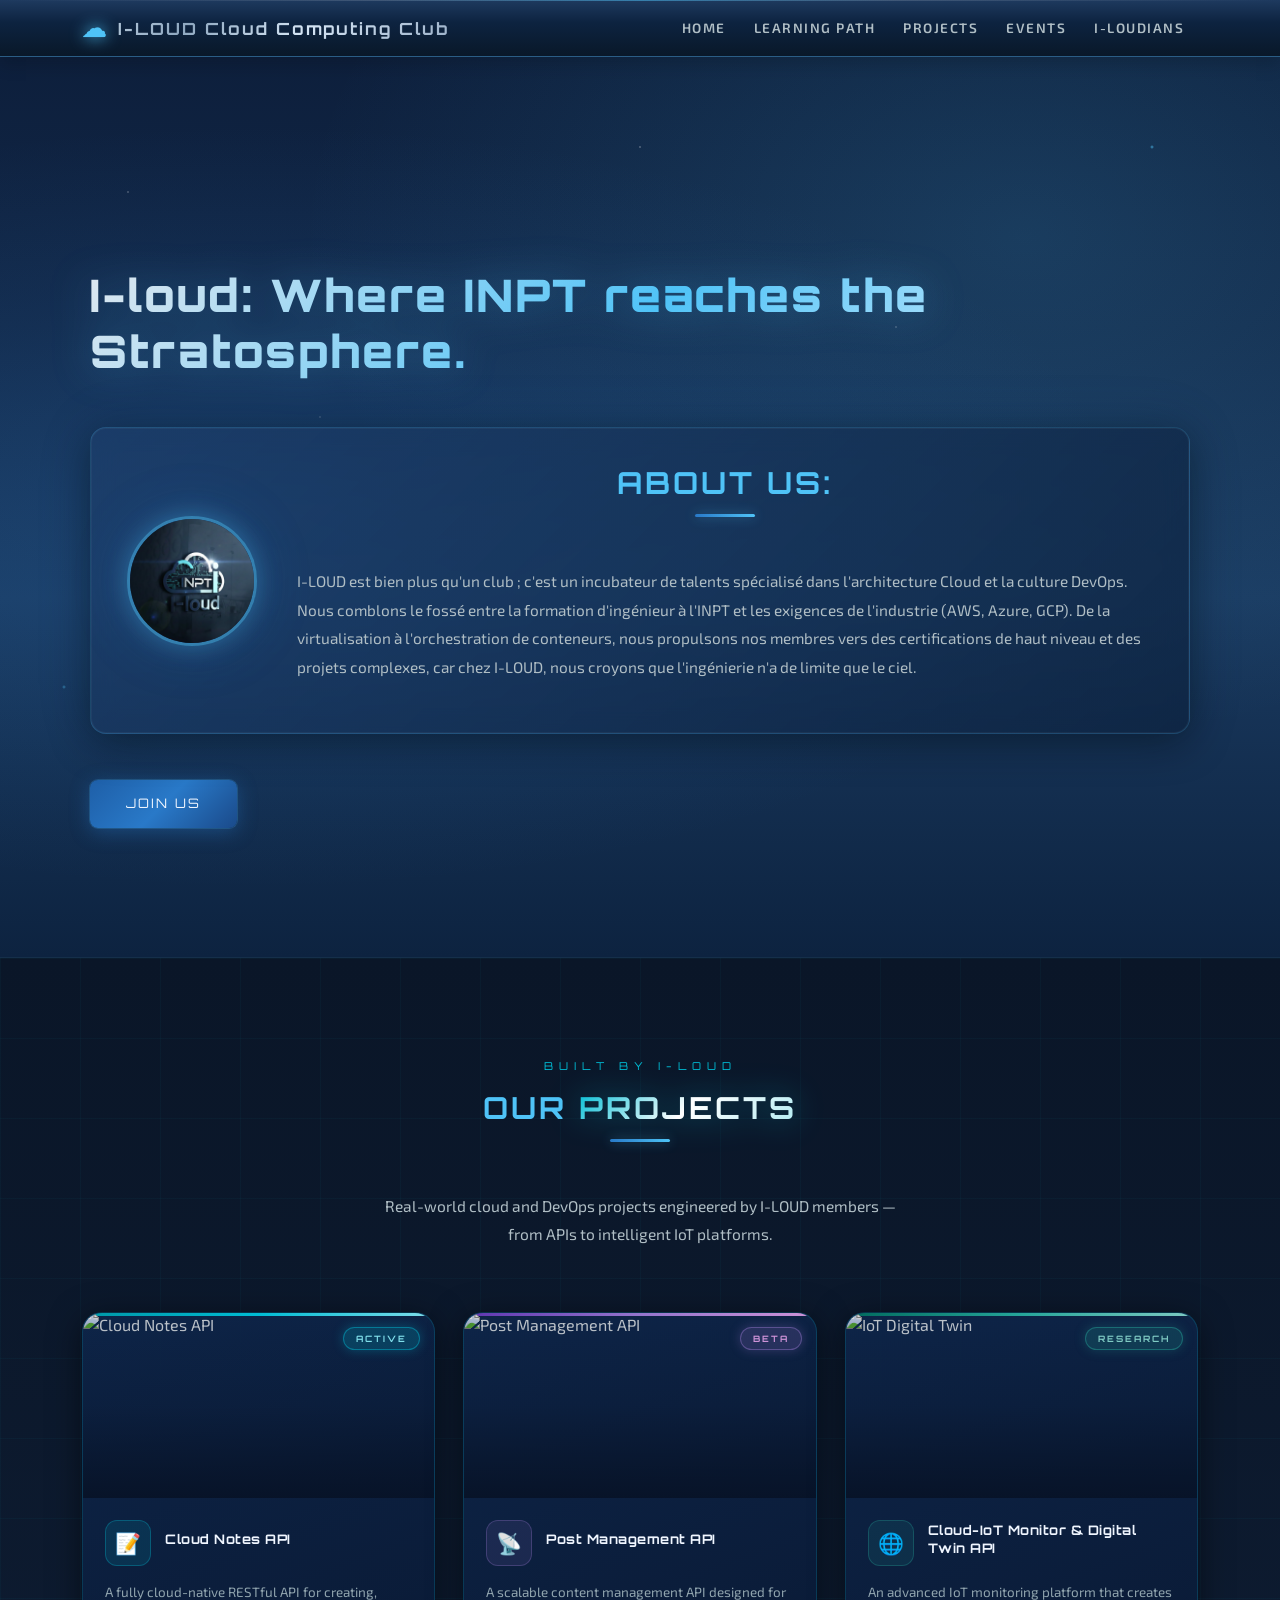
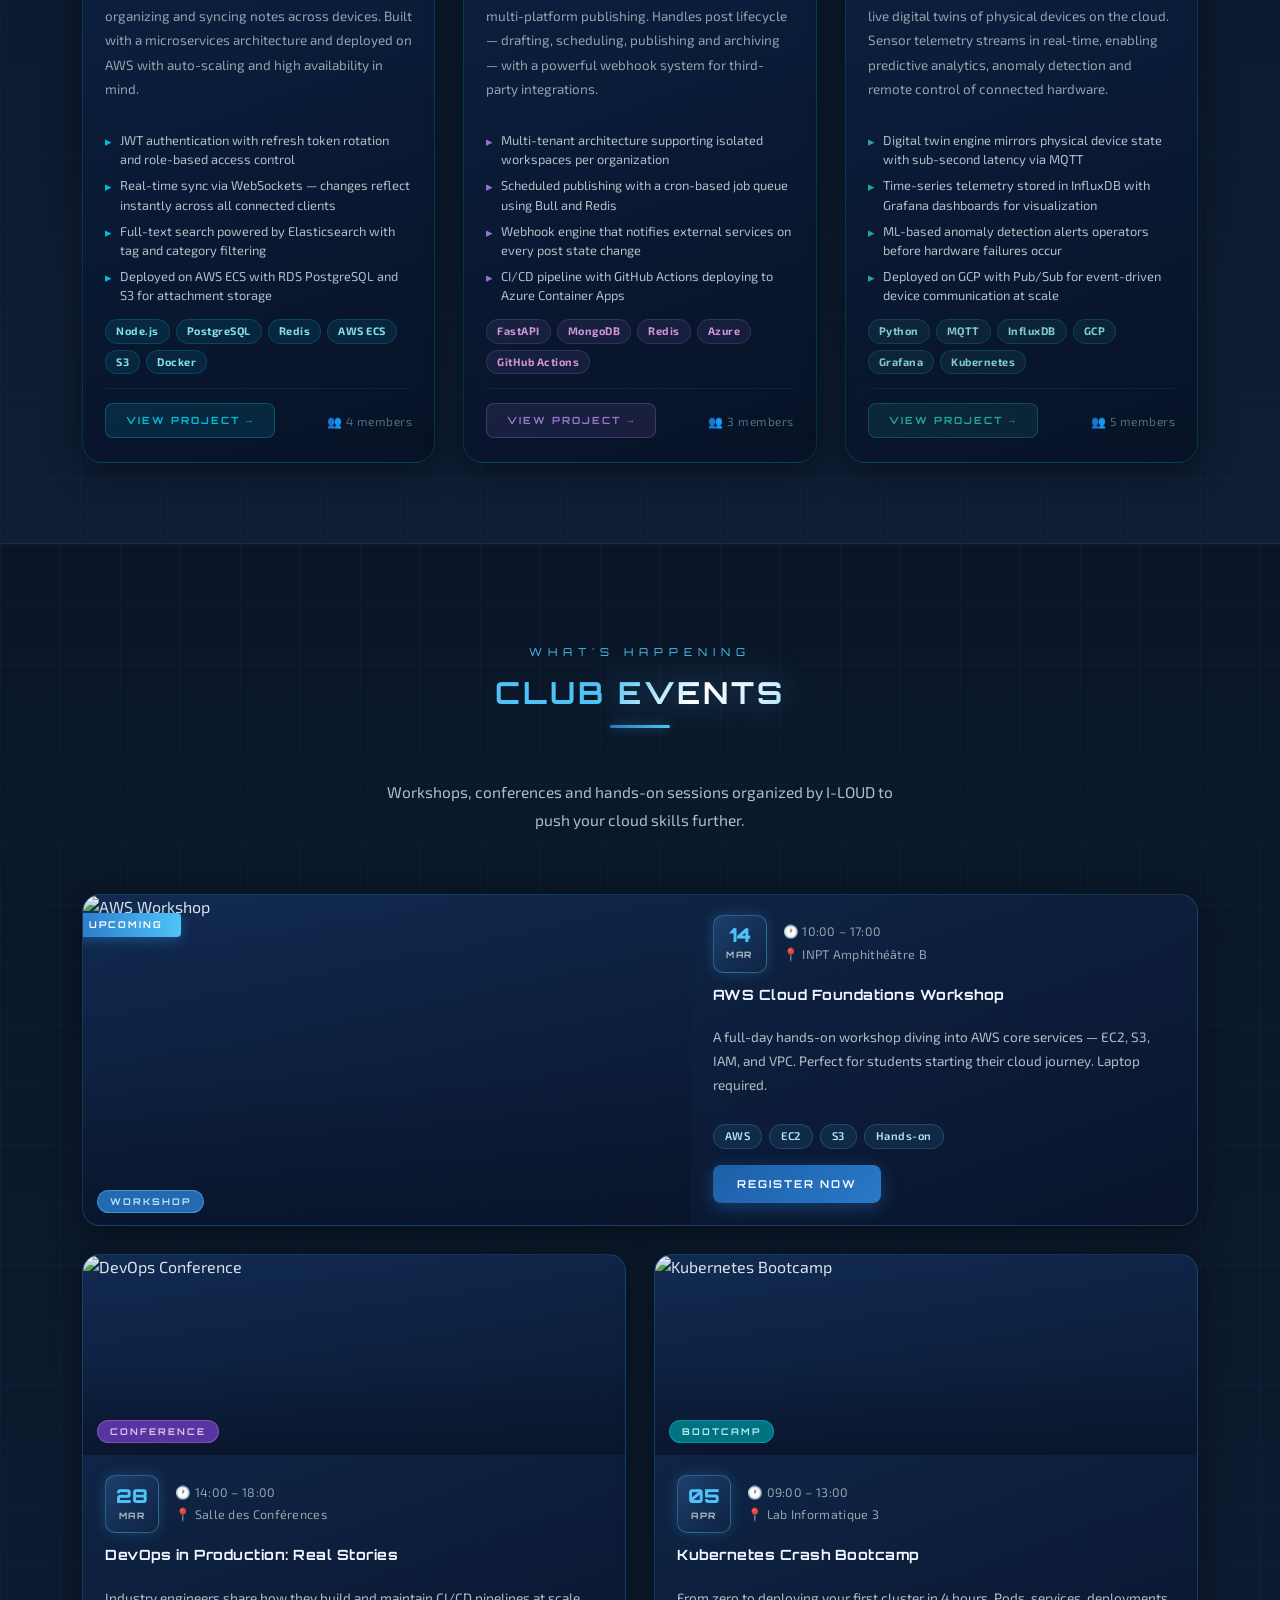
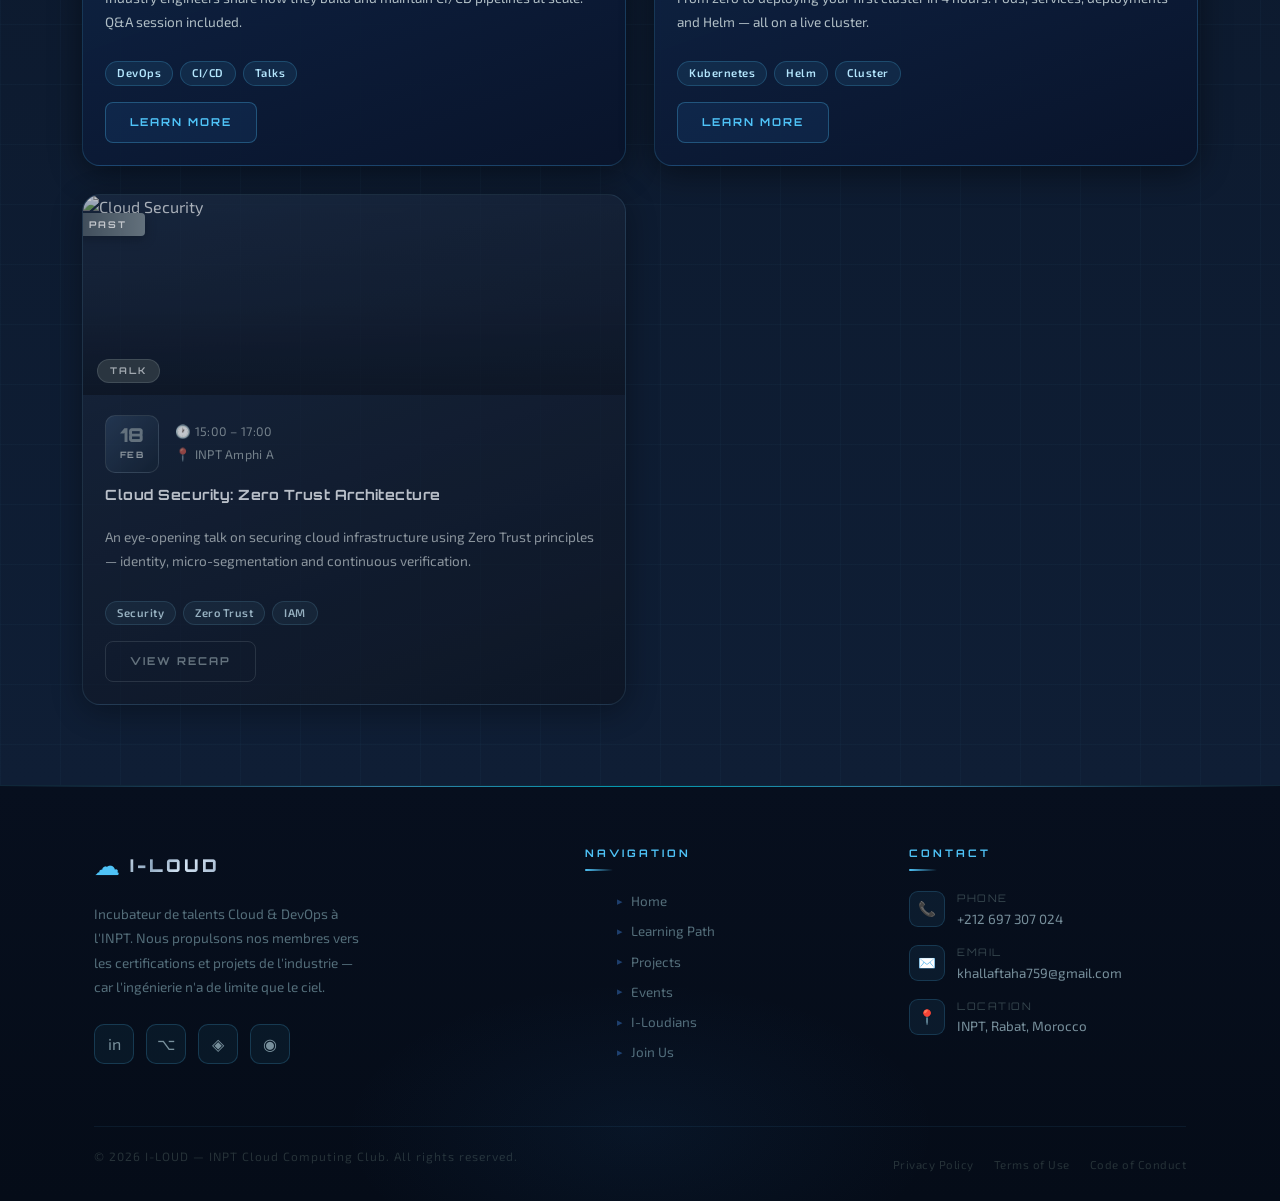
==== HTMLfiles/index.html @ ab5882fd "pushed the 1.0 version of the site" ====
<!DOCTYPE html>
<html lang="en">
<head>
    <meta charset="UTF-8">
    <meta name="viewport" content="width=device-width, initial-scale=1.0">
    <title>I-LOUD</title>

    <link href="https://cdn.jsdelivr.net/npm/bootstrap@5.3.2/dist/css/bootstrap.min.css" rel="stylesheet">
    <link href="https://cdn.jsdelivr.net/npm/bootstrap-icons@1.11.1/font/bootstrap-icons.css" rel="stylesheet">
    <link href="/CSSfiles/indexCSS.css" rel="stylesheet">
</head>
<body>

    <!-- ================= NAVBAR ================= -->
    <nav class="navbar navbar-expand-lg navbar-dark fixed-top shadow">
        <div class="container">
            <a class="navbar-brand" href="#">
                <span class="nav-cloud">☁</span>
                I-LOUD Cloud Computing Club
            </a>
            <button class="navbar-toggler" type="button"
                data-bs-toggle="collapse"
                data-bs-target="#navbarSupportedContent"
                aria-controls="navbarSupportedContent"
                aria-expanded="false"
                aria-label="Toggle navigation">
                <span class="navbar-toggler-icon"></span>
            </button>
            <div class="collapse navbar-collapse" id="navbarSupportedContent">
                <ul class="navbar-nav ms-auto">
                    <li class="nav-item"><a class="nav-link" href="#home">Home</a></li>
                    <li class="nav-item"><a class="nav-link" href="/HTMLfiles/learningPath.html">Learning Path</a></li>
                    <li class="nav-item"><a class="nav-link" href="#projects">Projects</a></li>
                    <li class="nav-item"><a class="nav-link" href="#events">Events</a></li>
                    <li class="nav-item"><a class="nav-link" href="#i-loudians">I-Loudians</a></li>
                </ul>
            </div>
        </div>
    </nav>

    <!-- ================= HOME ================= -->
    <section id="home">

        <!-- Animated background clouds -->
        <div class="clouds-container">
            <div class="cloud cloud-1"></div>
            <div class="cloud cloud-2"></div>
            <div class="cloud cloud-3"></div>
            <div class="cloud cloud-4"></div>
            <div class="cloud cloud-5"></div>
            <div class="cloud cloud-6"></div>
        </div>

        <div class="container">
            <h1 class="home-title">I-loud: Where INPT reaches the Stratosphere.</h1>
            <div class="about-us">
                <div class="logo">
                    <img src="/Assets/I-LOUD.jpg" alt="I-LOUD Logo">
                </div>
                <div class="introduction">
                    <h2>About us:</h2>
                    <p>I-LOUD est bien plus qu'un club ;
                    c'est un incubateur de talents spécialisé dans l'architecture Cloud et la culture DevOps.
                    Nous comblons le fossé entre la formation d'ingénieur à l'INPT et les exigences de l'industrie (AWS, Azure, GCP).
                    De la virtualisation à l'orchestration de conteneurs, nous propulsons nos membres vers des certifications de haut niveau
                    et des projets complexes, car chez I-LOUD, nous croyons que l'ingénierie n'a de limite que le ciel.
                    </p>
                </div>
            </div>
            <a href="joinUs.html" class="btn btn-primary btn-lg mt-3">Join us</a>
        </div>
    </section>

    <!-- ================= PROJECTS ================= -->
    <section id="projects" class="projects-section">
        <div class="container">

            <div class="projects-header">
                <p class="projects-eyebrow">BUILT BY I-LOUD</p>
                <h2 class="projects-title">Our <span class="projects-title-accent">Projects</span></h2>
                <p class="projects-sub">Real-world cloud and DevOps projects engineered by I-LOUD members — from APIs to intelligent IoT platforms.</p>
            </div>

            <div class="projects-grid">

                <!-- PROJECT 1 — Cloud Notes API -->
                <div class="proj-card cyan">
                    <div class="proj-img-wrap">
                        <img src="https://images.unsplash.com/photo-1544383835-bda2bc66a55d?w=600&q=80" alt="Cloud Notes API">
                        <div class="proj-img-overlay"></div>
                        <span class="proj-status active">Active</span>
                    </div>
                    <div class="proj-body">
                        <div class="proj-title-row">
                            <div class="proj-icon">📝</div>
                            <h3 class="proj-name">Cloud Notes API</h3>
                        </div>
                        <p class="proj-desc">A fully cloud-native RESTful API for creating, organizing and syncing notes across devices. Built with a microservices architecture and deployed on AWS with auto-scaling and high availability in mind.</p>
                        <div class="proj-features">
                            <span class="proj-feature">JWT authentication with refresh token rotation and role-based access control</span>
                            <span class="proj-feature">Real-time sync via WebSockets — changes reflect instantly across all connected clients</span>
                            <span class="proj-feature">Full-text search powered by Elasticsearch with tag and category filtering</span>
                            <span class="proj-feature">Deployed on AWS ECS with RDS PostgreSQL and S3 for attachment storage</span>
                        </div>
                        <div class="proj-stack">
                            <span>Node.js</span><span>PostgreSQL</span><span>Redis</span><span>AWS ECS</span><span>S3</span><span>Docker</span>
                        </div>
                        <div class="proj-footer">
                            <a href="#" class="proj-link">View Project →</a>
                            <span class="proj-members">👥 4 members</span>
                        </div>
                    </div>
                </div>

                <!-- PROJECT 2 — Post Management API -->
                <div class="proj-card violet">
                    <div class="proj-img-wrap">
                        <img src="https://images.unsplash.com/photo-1555421689-491a97ff2040?w=600&q=80" alt="Post Management API">
                        <div class="proj-img-overlay"></div>
                        <span class="proj-status beta">Beta</span>
                    </div>
                    <div class="proj-body">
                        <div class="proj-title-row">
                            <div class="proj-icon">📡</div>
                            <h3 class="proj-name">Post Management API</h3>
                        </div>
                        <p class="proj-desc">A scalable content management API designed for multi-platform publishing. Handles post lifecycle — drafting, scheduling, publishing and archiving — with a powerful webhook system for third-party integrations.</p>
                        <div class="proj-features">
                            <span class="proj-feature">Multi-tenant architecture supporting isolated workspaces per organization</span>
                            <span class="proj-feature">Scheduled publishing with a cron-based job queue using Bull and Redis</span>
                            <span class="proj-feature">Webhook engine that notifies external services on every post state change</span>
                            <span class="proj-feature">CI/CD pipeline with GitHub Actions deploying to Azure Container Apps</span>
                        </div>
                        <div class="proj-stack">
                            <span>FastAPI</span><span>MongoDB</span><span>Redis</span><span>Azure</span><span>GitHub Actions</span>
                        </div>
                        <div class="proj-footer">
                            <a href="#" class="proj-link">View Project →</a>
                            <span class="proj-members">👥 3 members</span>
                        </div>
                    </div>
                </div>

                <!-- PROJECT 3 — Cloud IoT Digital Twin -->
                <div class="proj-card teal">
                    <div class="proj-img-wrap">
                        <img src="https://images.unsplash.com/photo-1518770660439-4636190af475?w=600&q=80" alt="IoT Digital Twin">
                        <div class="proj-img-overlay"></div>
                        <span class="proj-status research">Research</span>
                    </div>
                    <div class="proj-body">
                        <div class="proj-title-row">
                            <div class="proj-icon">🌐</div>
                            <h3 class="proj-name">Cloud-IoT Monitor & Digital Twin API</h3>
                        </div>
                        <p class="proj-desc">An advanced IoT monitoring platform that creates live digital twins of physical devices on the cloud. Sensor telemetry streams in real-time, enabling predictive analytics, anomaly detection and remote control of connected hardware.</p>
                        <div class="proj-features">
                            <span class="proj-feature">Digital twin engine mirrors physical device state with sub-second latency via MQTT</span>
                            <span class="proj-feature">Time-series telemetry stored in InfluxDB with Grafana dashboards for visualization</span>
                            <span class="proj-feature">ML-based anomaly detection alerts operators before hardware failures occur</span>
                            <span class="proj-feature">Deployed on GCP with Pub/Sub for event-driven device communication at scale</span>
                        </div>
                        <div class="proj-stack">
                            <span>Python</span><span>MQTT</span><span>InfluxDB</span><span>GCP</span><span>Grafana</span><span>Kubernetes</span>
                        </div>
                        <div class="proj-footer">
                            <a href="#" class="proj-link">View Project →</a>
                            <span class="proj-members">👥 5 members</span>
                        </div>
                    </div>
                </div>

            </div>
        </div>
    </section>

    <!-- ================= EVENTS ================= -->
    <section id="events" class="events-section">
        <div class="container">

            <div class="events-header">
                <p class="events-eyebrow">WHAT'S HAPPENING</p>
                <h2 class="events-title">Club <span class="events-title-accent">Events</span></h2>
                <p class="events-sub">Workshops, conferences and hands-on sessions organized by I-LOUD to push your cloud skills further.</p>
            </div>

            <div class="events-grid">

                <!-- EVENT 1 — UPCOMING FEATURED -->
                <div class="event-card featured">
                    <div class="event-ribbon">Upcoming</div>
                    <div class="event-img-wrap">
                        <img src="https://images.unsplash.com/photo-1540575467063-178a50c2df87?w=600&q=80" alt="AWS Workshop">
                        <div class="event-img-overlay"></div>
                        <span class="event-type workshop">Workshop</span>
                    </div>
                    <div class="event-body">
                        <div class="event-date-row">
                            <div class="event-date-box">
                                <span class="eday">14</span>
                                <span class="emon">MAR</span>
                            </div>
                            <div class="event-meta">
                                <span class="emeta-item">🕐 10:00 – 17:00</span>
                                <span class="emeta-item">📍 INPT Amphithéâtre B</span>
                            </div>
                        </div>
                        <h3 class="event-name">AWS Cloud Foundations Workshop</h3>
                        <p class="event-desc">A full-day hands-on workshop diving into AWS core services — EC2, S3, IAM, and VPC. Perfect for students starting their cloud journey. Laptop required.</p>
                        <div class="event-tags">
                            <span>AWS</span><span>EC2</span><span>S3</span><span>Hands-on</span>
                        </div>
                        <button class="event-btn primary-btn">Register Now</button>
                    </div>
                </div>

                <!-- EVENT 2 -->
                <div class="event-card">
                    <div class="event-img-wrap">
                        <img src="https://images.unsplash.com/photo-1559136555-9303baea8ebd?w=600&q=80" alt="DevOps Conference">
                        <div class="event-img-overlay"></div>
                        <span class="event-type conference">Conference</span>
                    </div>
                    <div class="event-body">
                        <div class="event-date-row">
                            <div class="event-date-box">
                                <span class="eday">28</span>
                                <span class="emon">MAR</span>
                            </div>
                            <div class="event-meta">
                                <span class="emeta-item">🕐 14:00 – 18:00</span>
                                <span class="emeta-item">📍 Salle des Conférences</span>
                            </div>
                        </div>
                        <h3 class="event-name">DevOps in Production: Real Stories</h3>
                        <p class="event-desc">Industry engineers share how they build and maintain CI/CD pipelines at scale. Q&A session included.</p>
                        <div class="event-tags">
                            <span>DevOps</span><span>CI/CD</span><span>Talks</span>
                        </div>
                        <button class="event-btn secondary-btn">Learn More</button>
                    </div>
                </div>

                <!-- EVENT 3 -->
                <div class="event-card">
                    <div class="event-img-wrap">
                        <img src="https://images.unsplash.com/photo-1517245386807-bb43f82c33c4?w=600&q=80" alt="Kubernetes Bootcamp">
                        <div class="event-img-overlay"></div>
                        <span class="event-type bootcamp">Bootcamp</span>
                    </div>
                    <div class="event-body">
                        <div class="event-date-row">
                            <div class="event-date-box">
                                <span class="eday">05</span>
                                <span class="emon">APR</span>
                            </div>
                            <div class="event-meta">
                                <span class="emeta-item">🕐 09:00 – 13:00</span>
                                <span class="emeta-item">📍 Lab Informatique 3</span>
                            </div>
                        </div>
                        <h3 class="event-name">Kubernetes Crash Bootcamp</h3>
                        <p class="event-desc">From zero to deploying your first cluster in 4 hours. Pods, services, deployments and Helm — all on a live cluster.</p>
                        <div class="event-tags">
                            <span>Kubernetes</span><span>Helm</span><span>Cluster</span>
                        </div>
                        <button class="event-btn secondary-btn">Learn More</button>
                    </div>
                </div>

                <!-- EVENT 4 — PAST -->
                <div class="event-card past-event">
                    <div class="event-ribbon past">Past</div>
                    <div class="event-img-wrap">
                        <img src="https://images.unsplash.com/photo-1504384308090-c894fdcc538d?w=600&q=80" alt="Cloud Security">
                        <div class="event-img-overlay"></div>
                        <span class="event-type talk">Talk</span>
                    </div>
                    <div class="event-body">
                        <div class="event-date-row">
                            <div class="event-date-box past-box">
                                <span class="eday">18</span>
                                <span class="emon">FEB</span>
                            </div>
                            <div class="event-meta">
                                <span class="emeta-item">🕐 15:00 – 17:00</span>
                                <span class="emeta-item">📍 INPT Amphi A</span>
                            </div>
                        </div>
                        <h3 class="event-name">Cloud Security: Zero Trust Architecture</h3>
                        <p class="event-desc">An eye-opening talk on securing cloud infrastructure using Zero Trust principles — identity, micro-segmentation and continuous verification.</p>
                        <div class="event-tags">
                            <span>Security</span><span>Zero Trust</span><span>IAM</span>
                        </div>
                        <button class="event-btn ghost-btn">View Recap</button>
                    </div>
                </div>

            </div>
        </div>
    </section>

    <!-- ================= FOOTER ================= -->
    <footer class="footer">
        <div class="footer-container">

            <div class="footer-grid">

                <!-- BRAND -->
                <div class="footer-brand-col">
                    <div class="footer-logo">
                        <span class="footer-logo-icon">☁</span>
                        <span class="footer-logo-text">I-LOUD</span>
                    </div>
                    <p class="footer-tagline">
                        Incubateur de talents Cloud & DevOps à l'INPT. Nous propulsons nos membres vers les certifications et projets de l'industrie — car l'ingénierie n'a de limite que le ciel.
                    </p>
                    <div class="footer-socials">
                        <a class="social-btn" href="#" title="LinkedIn">in</a>
                        <a class="social-btn" href="#" title="GitHub">⌥</a>
                        <a class="social-btn" href="#" title="Instagram">◈</a>
                        <a class="social-btn" href="#" title="Discord">◉</a>
                    </div>
                </div>

                <!-- NAVIGATION -->
                <div>
                    <p class="footer-col-title">Navigation</p>
                    <ul class="footer-links">
                        <li><a href="#home">Home</a></li>
                        <li><a href="/HTMLfiles/learningPath.html">Learning Path</a></li>
                        <li><a href="#projects">Projects</a></li>
                        <li><a href="#events">Events</a></li>
                        <li><a href="#i-loudians">I-Loudians</a></li>
                        <li><a href="joinUs.html">Join Us</a></li>
                    </ul>
                </div>

                <!-- CONTACT -->
                <div>
                    <p class="footer-col-title">Contact</p>
                    <div class="footer-contact-list">
                        <div class="contact-item">
                            <div class="contact-icon">📞</div>
                            <div class="contact-text">
                                <span class="contact-label">Phone</span>
                                <a href="tel:+212697307024" class="contact-value">+212 697 307 024</a>
                            </div>
                        </div>
                        <div class="contact-item">
                            <div class="contact-icon">✉️</div>
                            <div class="contact-text">
                                <span class="contact-label">Email</span>
                                <a href="mailto:khallaftaha759@gmail.com" class="contact-value">khallaftaha759@gmail.com</a>
                            </div>
                        </div>
                        <div class="contact-item">
                            <div class="contact-icon">📍</div>
                            <div class="contact-text">
                                <span class="contact-label">Location</span>
                                <span class="contact-value">INPT, Rabat, Morocco</span>
                            </div>
                        </div>
                    </div>
                </div>

            </div>

            <!-- BOTTOM BAR -->
            <div class="footer-bottom">
                <p class="rights">© 2026 I-LOUD — INPT Cloud Computing Club. All rights reserved.</p>
                <div class="footer-bottom-links">
                    <a href="#">Privacy Policy</a>
                    <a href="#">Terms of Use</a>
                    <a href="#">Code of Conduct</a>
                </div>
            </div>

        </div>
    </footer>

    <script src="https://cdn.jsdelivr.net/npm/bootstrap@5.3.2/dist/js/bootstrap.bundle.min.js"></script>
    <script src="/JSFiles/indexJS.js"></script>
</body>
</html>
---- CSSfiles/indexCSS.css ----
/* =============================================
   I-LOUD — Cloud Computing Club
   Theme: Metallic Dark Blue / Sky / Atmosphere
   ============================================= */

@import url('https://fonts.googleapis.com/css2?family=Orbitron:wght@400;700;900&family=Exo+2:wght@300;400;600&display=swap');

/* ── CSS VARIABLES ── */
:root {
    --navy:        #0a1628;
    --steel:       #1a2e4a;
    --blue-mid:    #1e3f6e;
    --blue-bright: #2979c8;
    --sky:         #4fc3f7;
    --silver:      #b0bec5;
    --chrome:      #e0e8f0;
    --white:       #f0f6ff;
    --glow:        rgba(79, 195, 247, 0.45);
    --metal-grad:  linear-gradient(180deg, #1e3a5f 0%, #0d2340 40%, #091829 100%);
    --chrome-grad: linear-gradient(135deg, #c8d8e8 0%, #8fa8c0 30%, #d4e4f4 60%, #9bb0c8 100%);
}

/* ── RESET & BASE ── */
*, *::before, *::after { box-sizing: border-box; margin: 0; padding: 0; }
html { scroll-behavior: smooth; }
body {
    font-family: 'Exo 2', sans-serif;
    background: var(--navy);
    color: var(--chrome);
    overflow-x: hidden;
}

/* =============================================
   NAVBAR — Metallic Dark Blue
   ============================================= */
.navbar {
    background: var(--metal-grad) !important;
    border-bottom: 1px solid rgba(79, 195, 247, 0.25);
    box-shadow:
        0 2px 20px rgba(0,0,0,0.6),
        inset 0 1px 0 rgba(255,255,255,0.07),
        0 4px 30px rgba(41,121,200,0.15);
    padding: 10px 0;
    position: relative;
    z-index: 1000;
}

/* Metallic sheen line across top */
.navbar::before {
    content: '';
    position: absolute;
    top: 0; left: 0; right: 0;
    height: 1px;
    background: linear-gradient(90deg,
        transparent 0%,
        rgba(255,255,255,0.15) 30%,
        rgba(79,195,247,0.5) 50%,
        rgba(255,255,255,0.15) 70%,
        transparent 100%);
}

/* Brand text */
.navbar-brand {
    font-family: 'Orbitron', monospace;
    font-weight: 700;
    font-size: 1.05rem;
    letter-spacing: 2px;
    background: var(--chrome-grad);
    -webkit-background-clip: text;
    -webkit-text-fill-color: transparent;
    background-clip: text;
    text-decoration: none;
    display: flex;
    align-items: center;
    gap: 10px;
    transition: filter 0.3s;
}

.navbar-brand:hover {
    filter: brightness(1.3) drop-shadow(0 0 8px var(--sky));
}

/* ── SPINNING CLOUD next to brand ── */
.nav-cloud {
    display: inline-block;
    font-size: 1.5rem;
    line-height: 1;
    /* Override the parent's transparent text-fill from the chrome gradient */
    -webkit-text-fill-color: var(--sky);
    color: var(--sky);
    animation: spinCloud 6s linear infinite;
    filter: drop-shadow(0 0 8px rgba(79,195,247,1));
    transform-style: preserve-3d;
}

@keyframes spinCloud {
    0%   { transform: rotateY(0deg)   scaleX(1);    opacity: 1; }
    25%  { transform: rotateY(90deg)  scaleX(0.1);  opacity: 0.3; }
    50%  { transform: rotateY(180deg) scaleX(-1);   opacity: 1; }
    75%  { transform: rotateY(270deg) scaleX(0.1);  opacity: 0.3; }
    100% { transform: rotateY(360deg) scaleX(1);    opacity: 1; }
}

/* Nav links */
.nav-link {
    font-family: 'Exo 2', sans-serif;
    font-weight: 600;
    font-size: 0.85rem;
    letter-spacing: 1.5px;
    text-transform: uppercase;
    color: var(--silver) !important;
    padding: 8px 14px !important;
    border-radius: 6px;
    position: relative;
    transition: color 0.3s, background 0.3s, box-shadow 0.3s;
}

/* Glow underline on hover */
.nav-link::after {
    content: '';
    position: absolute;
    bottom: 4px; left: 50%;
    width: 0; height: 2px;
    background: var(--sky);
    border-radius: 2px;
    box-shadow: 0 0 8px var(--sky), 0 0 16px var(--sky);
    transform: translateX(-50%);
    transition: width 0.3s ease;
}

.nav-link:hover {
    color: var(--white) !important;
    background: rgba(79,195,247,0.1);
    box-shadow:
        0 0 18px rgba(79,195,247,0.2),
        inset 0 0 12px rgba(79,195,247,0.05);
    text-shadow: 0 0 10px rgba(79,195,247,0.7);
}

.nav-link:hover::after { width: 60%; }
.nav-link.active { color: var(--sky) !important; }

.navbar-toggler {
    border-color: rgba(79,195,247,0.4);
}
.navbar-toggler:focus { box-shadow: 0 0 10px rgba(79,195,247,0.4); }

/* =============================================
   HOME SECTION — Animated Sky
   ============================================= */
#home {
    min-height: 100vh;
    padding-top: 80px;
    position: relative;
    overflow: hidden;
    display: flex;
    align-items: center;
    background:
        radial-gradient(ellipse at 20% 50%, rgba(41,121,200,0.2) 0%, transparent 60%),
        radial-gradient(ellipse at 80% 20%, rgba(79,195,247,0.15) 0%, transparent 50%),
        linear-gradient(180deg, #0d1f3c 0%, #122848 30%, #1a3a60 60%, #0d2340 100%);
}

/* Stars */
#home::before {
    content: '';
    position: absolute;
    inset: 0;
    background-image:
        radial-gradient(1px 1px at 10% 15%, rgba(255,255,255,0.6) 0%, transparent 100%),
        radial-gradient(1px 1px at 25% 40%, rgba(255,255,255,0.4) 0%, transparent 100%),
        radial-gradient(1px 1px at 50% 10%, rgba(255,255,255,0.7) 0%, transparent 100%),
        radial-gradient(1px 1px at 70% 30%, rgba(255,255,255,0.5) 0%, transparent 100%),
        radial-gradient(1px 1px at 85% 55%, rgba(255,255,255,0.4) 0%, transparent 100%),
        radial-gradient(1px 1px at 40% 65%, rgba(255,255,255,0.3) 0%, transparent 100%),
        radial-gradient(2px 2px at 90% 10%, rgba(79,195,247,0.7) 0%, transparent 100%),
        radial-gradient(2px 2px at 5%  70%, rgba(79,195,247,0.5) 0%, transparent 100%);
    pointer-events: none;
    z-index: 0;
}

/* ── CLOUD LAYER ── */
.clouds-container {
    position: absolute;
    inset: 0;
    pointer-events: none;
    z-index: 1;
    overflow: hidden;
}

/* Base cloud shape */
.cloud {
    position: absolute;
    border-radius: 50px;
    animation: driftCloud linear infinite;
    opacity: 0.75;
}

.cloud::before,
.cloud::after {
    content: '';
    position: absolute;
    border-radius: 50%;
    background: inherit;
}

/* Individual clouds */
.cloud-1 {
    width: 260px; height: 65px;
    top: 18%; left: -300px;
    background: radial-gradient(ellipse, rgba(255,255,255,0.12) 0%, rgba(180,210,240,0.06) 100%);
    filter: blur(5px);
    animation-duration: 40s; animation-delay: 0s;
}
.cloud-1::before { width: 120px; height: 100px; top: -52px; left: 28px; }
.cloud-1::after  { width:  85px; height:  72px; top: -38px; left: 118px; }

.cloud-2 {
    width: 180px; height: 48px;
    top: 8%; left: -220px;
    background: radial-gradient(ellipse, rgba(79,195,247,0.1) 0%, rgba(41,121,200,0.05) 100%);
    filter: blur(4px);
    animation-duration: 28s; animation-delay: -9s;
}
.cloud-2::before { width: 88px; height: 76px; top: -38px; left: 18px; }
.cloud-2::after  { width: 68px; height: 58px; top: -28px; left: 82px; }

.cloud-3 {
    width: 130px; height: 38px;
    top: 52%; left: -160px;
    background: radial-gradient(ellipse, rgba(255,255,255,0.09) 0%, rgba(180,210,240,0.04) 100%);
    filter: blur(5px);
    animation-duration: 22s; animation-delay: -6s;
}
.cloud-3::before { width: 65px; height: 56px; top: -28px; left: 12px; }
.cloud-3::after  { width: 50px; height: 42px; top: -20px; left: 62px; }

.cloud-4 {
    width: 320px; height: 78px;
    top: 32%; left: -380px;
    background: radial-gradient(ellipse, rgba(255,255,255,0.08) 0%, rgba(130,180,220,0.04) 100%);
    filter: blur(7px);
    animation-duration: 55s; animation-delay: -22s;
}
.cloud-4::before { width: 145px; height: 118px; top: -60px; left: 38px; }
.cloud-4::after  { width: 108px; height:  88px; top: -46px; left: 158px; }

.cloud-5 {
    width: 95px; height: 28px;
    top: 68%; left: -120px;
    background: radial-gradient(ellipse, rgba(79,195,247,0.1) 0%, transparent 100%);
    filter: blur(3px);
    animation-duration: 19s; animation-delay: -12s;
}
.cloud-5::before { width: 48px; height: 42px; top: -20px; left: 8px; }
.cloud-5::after  { width: 38px; height: 32px; top: -16px; left: 46px; }

.cloud-6 {
    width: 200px; height: 55px;
    top: 42%; left: -240px;
    background: radial-gradient(ellipse, rgba(180,220,255,0.08) 0%, transparent 100%);
    filter: blur(6px);
    animation-duration: 34s; animation-delay: -16s;
}
.cloud-6::before { width: 100px; height: 85px; top: -44px; left: 24px; }
.cloud-6::after  { width:  75px; height: 65px; top: -32px; left: 100px; }

@keyframes driftCloud {
    0%   { transform: translateX(0); }
    100% { transform: translateX(calc(100vw + 420px)); }
}

/* ── HOME CONTENT ── */
#home .container {
    position: relative;
    z-index: 2;
    padding: 60px 20px;
}

.home-title {
    font-family: 'Orbitron', monospace;
    font-size: clamp(1.5rem, 4vw, 2.8rem);
    font-weight: 900;
    letter-spacing: 2px;
    line-height: 1.25;
    margin-bottom: 48px;
    background: linear-gradient(135deg, var(--chrome) 0%, var(--sky) 50%, var(--white) 100%);
    -webkit-background-clip: text;
    -webkit-text-fill-color: transparent;
    background-clip: text;
    filter: drop-shadow(0 0 20px rgba(79,195,247,0.3));
}

/* About card */
.about-us {
    display: flex;
    align-items: center;
    gap: 40px;
    background: linear-gradient(135deg,
        rgba(30,63,110,0.5) 0%,
        rgba(13,35,64,0.75) 100%);
    border: 1px solid rgba(79,195,247,0.2);
    border-radius: 16px;
    padding: 36px;
    box-shadow:
        0 8px 40px rgba(0,0,0,0.45),
        inset 0 0 0 1px rgba(255,255,255,0.04),
        0 0 60px rgba(41,121,200,0.1);
    backdrop-filter: blur(12px);
    margin-bottom: 30px;
}

.logo img {
    width: 130px; height: 130px;
    border-radius: 50%;
    object-fit: cover;
    border: 3px solid rgba(79,195,247,0.5);
    box-shadow:
        0 0 25px rgba(79,195,247,0.35),
        0 0 60px rgba(41,121,200,0.2);
    transition: transform 0.4s, box-shadow 0.4s;
    flex-shrink: 0;
}

.logo img:hover {
    transform: scale(1.07) rotate(2deg);
    box-shadow: 0 0 45px rgba(79,195,247,0.65);
}

.introduction h2 {
    font-family: 'Orbitron', monospace;
    font-size: 1rem;
    font-weight: 700;
    letter-spacing: 2px;
    color: var(--sky);
    margin-bottom: 14px;
    text-transform: uppercase;
}

.introduction p {
    font-size: 0.96rem;
    line-height: 1.85;
    color: var(--silver);
}

/* Join Us button */
.btn-primary {
    font-family: 'Orbitron', monospace;
    font-size: 0.82rem;
    letter-spacing: 2px;
    text-transform: uppercase;
    padding: 14px 36px;
    border: none;
    border-radius: 8px;
    background: linear-gradient(135deg, #1e5fa8 0%, #2979c8 50%, #1a4a8a 100%);
    color: var(--white);
    box-shadow:
        0 4px 20px rgba(41,121,200,0.4),
        0 0 0 1px rgba(79,195,247,0.2);
    transition: all 0.3s ease;
    cursor: pointer;
}

.btn-primary:hover {
    background: linear-gradient(135deg, #2979c8 0%, #4fc3f7 50%, #2166b0 100%);
    box-shadow:
        0 6px 30px rgba(79,195,247,0.5),
        0 0 0 1px rgba(79,195,247,0.4);
    transform: translateY(-2px);
    color: var(--white);
}

/* =============================================
   OTHER SECTIONS
   ============================================= */
section:not(#home) {
    padding: 100px 0 80px;
    background: linear-gradient(180deg, var(--navy) 0%, #0f1e35 100%);
    border-top: 1px solid rgba(79,195,247,0.1);
}

section h2:not(.home-title) {
    font-family: 'Orbitron', monospace;
    font-size: clamp(1.3rem, 3vw, 1.9rem);
    font-weight: 700;
    letter-spacing: 3px;
    text-transform: uppercase;
    color: var(--sky);
    margin-bottom: 50px;
    text-align: center;
    position: relative;
}

section h2:not(.home-title)::after {
    content: '';
    display: block;
    width: 60px; height: 3px;
    background: linear-gradient(90deg, var(--blue-bright), var(--sky));
    border-radius: 2px;
    margin: 14px auto 0;
    box-shadow: 0 0 12px var(--glow);
}

/* Cards for other sections */
.card {
    background: linear-gradient(135deg,
        rgba(26,46,74,0.8) 0%,
        rgba(10,22,40,0.9) 100%);
    border: 1px solid rgba(79,195,247,0.15);
    border-radius: 12px;
    color: var(--silver);
    transition: transform 0.3s, box-shadow 0.3s, border-color 0.3s;
    backdrop-filter: blur(8px);
}

.card:hover {
    transform: translateY(-6px);
    box-shadow:
        0 12px 40px rgba(41,121,200,0.25),
        0 0 0 1px rgba(79,195,247,0.3);
    border-color: rgba(79,195,247,0.4);
}

/* =============================================
   SCROLLBAR
   ============================================= */
::-webkit-scrollbar { width: 6px; }
::-webkit-scrollbar-track { background: var(--navy); }
::-webkit-scrollbar-thumb {
    background: linear-gradient(180deg, var(--blue-bright), var(--steel));
    border-radius: 3px;
}
::-webkit-scrollbar-thumb:hover { background: var(--sky); }

/* =============================================
   RESPONSIVE
   ============================================= */
@media (max-width: 768px) {
    .about-us {
        flex-direction: column;
        text-align: center;
    }
    .logo img { width: 100px; height: 100px; }
}

/* =============================================
   EVENTS SECTION
   ============================================= */

.events-section {
    padding: 100px 0 90px;
    background:
        radial-gradient(ellipse at 10% 50%, rgba(41,121,200,0.1) 0%, transparent 55%),
        radial-gradient(ellipse at 90% 20%, rgba(79,195,247,0.08) 0%, transparent 50%),
        linear-gradient(180deg, #0a1628 0%, #0d1f3c 50%, #0a1628 100%);
    position: relative;
    overflow: hidden;
}

/* subtle grid texture */
.events-section::before {
    content: '';
    position: absolute;
    inset: 0;
    background-image:
        linear-gradient(rgba(79,195,247,0.03) 1px, transparent 1px),
        linear-gradient(90deg, rgba(79,195,247,0.03) 1px, transparent 1px);
    background-size: 60px 60px;
    pointer-events: none;
}

/* ── HEADER ── */
.events-header {
    text-align: center;
    margin-bottom: 60px;
    position: relative;
    z-index: 1;
}

.events-eyebrow {
    font-family: 'Orbitron', monospace;
    font-size: 0.68rem;
    letter-spacing: 6px;
    color: #4fc3f7;
    text-transform: uppercase;
    margin-bottom: 14px;
}

.events-title {
    font-family: 'Orbitron', monospace;
    font-size: clamp(1.8rem, 4vw, 2.8rem);
    font-weight: 900;
    color: #f0f6ff;
    letter-spacing: 2px;
    margin-bottom: 16px;
}

.events-title-accent {
    background: linear-gradient(135deg, #4fc3f7 0%, #ffffff 50%, #b3e5fc 100%);
    -webkit-background-clip: text;
    -webkit-text-fill-color: transparent;
    background-clip: text;
    filter: drop-shadow(0 0 16px rgba(79,195,247,0.4));
}

.events-sub {
    font-size: 0.97rem;
    color: #b0bec5;
    max-width: 520px;
    margin: 0 auto;
    line-height: 1.8;
}

/* ── GRID ── */
.events-grid {
    display: grid;
    grid-template-columns: repeat(2, 1fr);
    gap: 28px;
    position: relative;
    z-index: 1;
}

/* ── EVENT CARD ── */
.event-card {
    background: linear-gradient(160deg, rgba(18,44,84,0.95) 0%, rgba(9,20,42,0.98) 100%);
    border: 1px solid rgba(79,195,247,0.18);
    border-radius: 18px;
    overflow: hidden;
    position: relative;
    transition: transform 0.35s ease, box-shadow 0.35s ease, border-color 0.35s ease;
    box-shadow: 0 6px 32px rgba(0,0,0,0.45);
}

.event-card:hover {
    transform: translateY(-7px);
    border-color: rgba(79,195,247,0.5);
    box-shadow: 0 18px 50px rgba(0,0,0,0.5), 0 0 35px rgba(41,121,200,0.2);
}

/* Featured card spans full width */
.event-card.featured {
    grid-column: 1 / -1;
    display: grid;
    grid-template-columns: 1.2fr 1fr;
}
.event-card.featured .event-img-wrap {
    height: 100%;
    min-height: 280px;
}

/* Past event — muted */
.event-card.past-event {
    opacity: 0.75;
    filter: saturate(0.6);
}
.event-card.past-event:hover {
    opacity: 1;
    filter: saturate(1);
}

/* ── RIBBON ── */
.event-ribbon {
    position: absolute;
    top: 18px; left: -8px;
    background: linear-gradient(90deg, #2979c8, #4fc3f7);
    color: #fff;
    font-family: 'Orbitron', monospace;
    font-size: 0.58rem;
    font-weight: 700;
    letter-spacing: 2px;
    text-transform: uppercase;
    padding: 5px 18px 5px 14px;
    border-radius: 0 4px 4px 0;
    box-shadow: 0 3px 12px rgba(41,121,200,0.5);
    z-index: 5;
}
.event-ribbon.past {
    background: linear-gradient(90deg, #455a6e, #78909c);
    box-shadow: 0 3px 12px rgba(0,0,0,0.3);
}

/* ── IMAGE ── */
.event-img-wrap {
    position: relative;
    height: 200px;
    overflow: hidden;
}
.event-img-wrap img {
    width: 100%;
    height: 100%;
    object-fit: cover;
    display: block;
    transition: transform 0.55s ease;
}
.event-card:hover .event-img-wrap img { transform: scale(1.07); }

.event-img-overlay {
    position: absolute;
    inset: 0;
    background: linear-gradient(180deg,
        rgba(9,20,42,0) 0%,
        rgba(9,20,42,0.25) 55%,
        rgba(9,20,42,0.88) 100%);
}

/* Event type badge on image */
.event-type {
    position: absolute;
    bottom: 12px; left: 14px;
    font-family: 'Orbitron', monospace;
    font-size: 0.58rem;
    font-weight: 700;
    letter-spacing: 2px;
    text-transform: uppercase;
    padding: 4px 12px;
    border-radius: 20px;
    z-index: 2;
}
.event-type.workshop  { background: rgba(41,121,200,0.85); color:#b3e5fc; border:1px solid rgba(79,195,247,0.5); }
.event-type.conference{ background: rgba(103,58,183,0.85); color:#e1bee7; border:1px solid rgba(149,117,205,0.5); }
.event-type.bootcamp  { background: rgba(0,131,143,0.85);  color:#b2ebf2; border:1px solid rgba(0,188,212,0.5); }
.event-type.talk      { background: rgba(55,71,79,0.85);   color:#cfd8dc; border:1px solid rgba(120,144,156,0.4); }

/* ── BODY ── */
.event-body {
    padding: 20px 22px 22px;
    display: flex;
    flex-direction: column;
    gap: 12px;
}

/* Date + meta row */
.event-date-row {
    display: flex;
    align-items: center;
    gap: 16px;
}

.event-date-box {
    flex-shrink: 0;
    width: 54px;
    height: 58px;
    background: linear-gradient(135deg, #1e3f6e, #0d2340);
    border: 1px solid rgba(79,195,247,0.35);
    border-radius: 10px;
    display: flex;
    flex-direction: column;
    align-items: center;
    justify-content: center;
    box-shadow: 0 0 14px rgba(79,195,247,0.2);
}
.event-date-box.past-box {
    border-color: rgba(120,144,156,0.3);
    box-shadow: none;
}
.eday {
    font-family: 'Orbitron', monospace;
    font-size: 1.2rem;
    font-weight: 900;
    color: #4fc3f7;
    line-height: 1;
}
.event-date-box.past-box .eday { color: #78909c; }
.emon {
    font-family: 'Orbitron', monospace;
    font-size: 0.55rem;
    font-weight: 700;
    letter-spacing: 1.5px;
    color: #b0bec5;
    margin-top: 3px;
}

.event-meta {
    display: flex;
    flex-direction: column;
    gap: 4px;
}
.emeta-item {
    font-size: 0.78rem;
    color: #90a4ae;
    letter-spacing: 0.3px;
}

/* Title */
.event-name {
    font-family: 'Orbitron', monospace;
    font-size: 0.88rem;
    font-weight: 700;
    color: #f0f6ff;
    line-height: 1.45;
    letter-spacing: 0.5px;
}

/* Description */
.event-desc {
    font-size: 0.85rem;
    color: #b0bec5;
    line-height: 1.75;
}

/* Tags */
.event-tags {
    display: flex;
    flex-wrap: wrap;
    gap: 7px;
}
.event-tags span {
    font-size: 0.7rem;
    font-weight: 600;
    letter-spacing: 0.5px;
    color: #b3e5fc;
    background: rgba(79,195,247,0.09);
    border: 1px solid rgba(79,195,247,0.22);
    padding: 3px 11px;
    border-radius: 20px;
    transition: background 0.2s, border-color 0.2s;
}
.event-tags span:hover {
    background: rgba(79,195,247,0.2);
    border-color: rgba(79,195,247,0.45);
}

/* ── BUTTONS ── */
.event-btn {
    margin-top: 4px;
    padding: 11px 24px;
    border: none;
    border-radius: 8px;
    font-family: 'Orbitron', monospace;
    font-size: 0.68rem;
    font-weight: 700;
    letter-spacing: 2px;
    text-transform: uppercase;
    cursor: pointer;
    transition: all 0.3s ease;
    align-self: flex-start;
}

.primary-btn {
    background: linear-gradient(135deg, #1e5fa8, #2979c8);
    color: #f0f6ff;
    box-shadow: 0 4px 18px rgba(41,121,200,0.4);
}
.primary-btn:hover {
    background: linear-gradient(135deg, #2979c8, #4fc3f7);
    box-shadow: 0 6px 26px rgba(79,195,247,0.45);
    transform: translateY(-2px);
}

.secondary-btn {
    background: rgba(41,121,200,0.12);
    color: #4fc3f7;
    border: 1px solid rgba(79,195,247,0.3);
}
.secondary-btn:hover {
    background: rgba(41,121,200,0.25);
    border-color: rgba(79,195,247,0.6);
    transform: translateY(-2px);
}

.ghost-btn {
    background: transparent;
    color: #78909c;
    border: 1px solid rgba(120,144,156,0.3);
}
.ghost-btn:hover {
    background: rgba(120,144,156,0.1);
    color: #b0bec5;
    border-color: rgba(120,144,156,0.5);
}

/* ── RESPONSIVE ── */
@media (max-width: 768px) {
    .events-grid { grid-template-columns: 1fr; }
    .event-card.featured { grid-template-columns: 1fr; }
    .event-card.featured .event-img-wrap { height: 200px; }
}


/* =============================================
   PROJECTS SECTION
   ============================================= */

.projects-section {
    padding: 100px 0 90px;
    background:
        radial-gradient(ellipse at 85% 30%, rgba(0,188,212,0.07) 0%, transparent 50%),
        radial-gradient(ellipse at 15% 70%, rgba(41,121,200,0.1) 0%, transparent 55%),
        linear-gradient(180deg, #0a1628 0%, #0b1e38 50%, #0a1628 100%);
    position: relative;
    overflow: hidden;
}

/* Circuit-board line texture */
.projects-section::before {
    content: '';
    position: absolute;
    inset: 0;
    background-image:
        linear-gradient(rgba(0,188,212,0.04) 1px, transparent 1px),
        linear-gradient(90deg, rgba(0,188,212,0.04) 1px, transparent 1px);
    background-size: 80px 80px;
    pointer-events: none;
}

/* ── HEADER ── */
.projects-header {
    text-align: center;
    margin-bottom: 64px;
    position: relative;
    z-index: 1;
}

.projects-eyebrow {
    font-family: 'Orbitron', monospace;
    font-size: 0.68rem;
    letter-spacing: 6px;
    color: #00bcd4;
    text-transform: uppercase;
    margin-bottom: 14px;
}

.projects-title {
    font-family: 'Orbitron', monospace;
    font-size: clamp(1.8rem, 4vw, 2.8rem);
    font-weight: 900;
    color: #f0f6ff;
    letter-spacing: 2px;
    margin-bottom: 16px;
}

.projects-title-accent {
    background: linear-gradient(135deg, #00bcd4 0%, #ffffff 50%, #b2ebf2 100%);
    -webkit-background-clip: text;
    -webkit-text-fill-color: transparent;
    background-clip: text;
    filter: drop-shadow(0 0 16px rgba(0,188,212,0.45));
}

.projects-sub {
    font-size: 0.97rem;
    color: #b0bec5;
    max-width: 520px;
    margin: 0 auto;
    line-height: 1.8;
}

/* ── GRID ── */
.projects-grid {
    display: grid;
    grid-template-columns: repeat(3, 1fr);
    gap: 28px;
    position: relative;
    z-index: 1;
}

/* ── PROJECT CARD ── */
.proj-card {
    background: linear-gradient(160deg, rgba(14,38,74,0.97) 0%, rgba(7,18,38,0.99) 100%);
    border: 1px solid rgba(0,188,212,0.18);
    border-radius: 20px;
    overflow: hidden;
    position: relative;
    display: flex;
    flex-direction: column;
    transition: transform 0.35s ease, box-shadow 0.35s ease, border-color 0.35s ease;
    box-shadow: 0 6px 32px rgba(0,0,0,0.5);
}

.proj-card:hover {
    transform: translateY(-8px);
    border-color: rgba(0,188,212,0.5);
    box-shadow: 0 20px 55px rgba(0,0,0,0.55), 0 0 40px rgba(0,188,212,0.15);
}

/* Top glow bar — unique per card */
.proj-card::before {
    content: '';
    position: absolute;
    top: 0; left: 0; right: 0;
    height: 3px;
    border-radius: 20px 20px 0 0;
    transition: opacity 0.3s;
}
.proj-card.cyan::before   { background: linear-gradient(90deg, #0097a7, #00bcd4, #80deea); }
.proj-card.violet::before { background: linear-gradient(90deg, #5e35b1, #9575cd, #ce93d8); }
.proj-card.teal::before   { background: linear-gradient(90deg, #00695c, #26a69a, #80cbc4); }

/* ── IMAGE ── */
.proj-img-wrap {
    position: relative;
    height: 185px;
    overflow: hidden;
}
.proj-img-wrap img {
    width: 100%;
    height: 100%;
    object-fit: cover;
    display: block;
    transition: transform 0.55s ease;
    filter: brightness(0.85);
}
.proj-card:hover .proj-img-wrap img {
    transform: scale(1.07);
    filter: brightness(1);
}
.proj-img-overlay {
    position: absolute;
    inset: 0;
    background: linear-gradient(180deg,
        rgba(7,18,38,0) 0%,
        rgba(7,18,38,0.2) 50%,
        rgba(7,18,38,0.9) 100%);
}

/* Status badge on image */
.proj-status {
    position: absolute;
    top: 14px; right: 14px;
    font-family: 'Orbitron', monospace;
    font-size: 0.55rem;
    font-weight: 700;
    letter-spacing: 2px;
    text-transform: uppercase;
    padding: 4px 12px;
    border-radius: 20px;
    z-index: 2;
}
.proj-status.active {
    background: rgba(0,188,212,0.2);
    color: #80deea;
    border: 1px solid rgba(0,188,212,0.45);
    box-shadow: 0 0 12px rgba(0,188,212,0.3);
}
.proj-status.beta {
    background: rgba(149,117,205,0.2);
    color: #ce93d8;
    border: 1px solid rgba(149,117,205,0.45);
    box-shadow: 0 0 12px rgba(149,117,205,0.3);
}
.proj-status.research {
    background: rgba(38,166,154,0.2);
    color: #80cbc4;
    border: 1px solid rgba(38,166,154,0.45);
    box-shadow: 0 0 12px rgba(38,166,154,0.25);
}

/* ── BODY ── */
.proj-body {
    padding: 22px 22px 24px;
    display: flex;
    flex-direction: column;
    gap: 14px;
    flex: 1;
}

/* Icon + title row */
.proj-title-row {
    display: flex;
    align-items: center;
    gap: 14px;
}
.proj-icon {
    width: 46px;
    height: 46px;
    border-radius: 12px;
    display: flex;
    align-items: center;
    justify-content: center;
    font-size: 1.3rem;
    flex-shrink: 0;
}
.proj-card.cyan   .proj-icon { background: rgba(0,188,212,0.12);  border: 1px solid rgba(0,188,212,0.3); }
.proj-card.violet .proj-icon { background: rgba(149,117,205,0.12); border: 1px solid rgba(149,117,205,0.3); }
.proj-card.teal   .proj-icon { background: rgba(38,166,154,0.12);  border: 1px solid rgba(38,166,154,0.3); }

.proj-name {
    font-family: 'Orbitron', monospace;
    font-size: 0.82rem;
    font-weight: 700;
    color: #f0f6ff;
    line-height: 1.4;
    letter-spacing: 0.5px;
}

.proj-desc {
    font-size: 0.84rem;
    color: #90a4ae;
    line-height: 1.8;
}

/* Feature list */
.proj-features {
    display: flex;
    flex-direction: column;
    gap: 7px;
}
.proj-feature {
    display: flex;
    align-items: flex-start;
    gap: 8px;
    font-size: 0.8rem;
    color: #b0bec5;
    line-height: 1.5;
}
.proj-feature::before {
    content: '▸';
    flex-shrink: 0;
    margin-top: 1px;
}
.proj-card.cyan   .proj-feature::before { color: #00bcd4; }
.proj-card.violet .proj-feature::before { color: #9575cd; }
.proj-card.teal   .proj-feature::before { color: #26a69a; }

/* Tech stack pills */
.proj-stack {
    display: flex;
    flex-wrap: wrap;
    gap: 6px;
}
.proj-stack span {
    font-size: 0.68rem;
    font-weight: 700;
    letter-spacing: 0.5px;
    padding: 3px 10px;
    border-radius: 20px;
    transition: background 0.2s;
}
.proj-card.cyan   .proj-stack span { color: #80deea; background: rgba(0,188,212,0.1);  border: 1px solid rgba(0,188,212,0.22); }
.proj-card.violet .proj-stack span { color: #ce93d8; background: rgba(149,117,205,0.1); border: 1px solid rgba(149,117,205,0.22); }
.proj-card.teal   .proj-stack span { color: #80cbc4; background: rgba(38,166,154,0.1);  border: 1px solid rgba(38,166,154,0.22); }

.proj-card.cyan   .proj-stack span:hover { background: rgba(0,188,212,0.22); }
.proj-card.violet .proj-stack span:hover { background: rgba(149,117,205,0.22); }
.proj-card.teal   .proj-stack span:hover { background: rgba(38,166,154,0.22); }

/* Card footer */
.proj-footer {
    display: flex;
    align-items: center;
    justify-content: space-between;
    padding-top: 14px;
    border-top: 1px solid rgba(79,195,247,0.08);
    margin-top: auto;
}

.proj-link {
    font-family: 'Orbitron', monospace;
    font-size: 0.62rem;
    font-weight: 700;
    letter-spacing: 2px;
    text-transform: uppercase;
    padding: 9px 20px;
    border-radius: 8px;
    border: none;
    cursor: pointer;
    text-decoration: none;
    display: inline-block;
    transition: all 0.3s ease;
}
.proj-card.cyan   .proj-link { background: rgba(0,188,212,0.12);  color: #00bcd4; border: 1px solid rgba(0,188,212,0.3); }
.proj-card.violet .proj-link { background: rgba(149,117,205,0.12); color: #9575cd; border: 1px solid rgba(149,117,205,0.3); }
.proj-card.teal   .proj-link { background: rgba(38,166,154,0.12);  color: #26a69a; border: 1px solid rgba(38,166,154,0.3); }

.proj-card.cyan   .proj-link:hover { background: rgba(0,188,212,0.25);  box-shadow: 0 0 18px rgba(0,188,212,0.3); transform: translateY(-2px); }
.proj-card.violet .proj-link:hover { background: rgba(149,117,205,0.25); box-shadow: 0 0 18px rgba(149,117,205,0.3); transform: translateY(-2px); }
.proj-card.teal   .proj-link:hover { background: rgba(38,166,154,0.25);  box-shadow: 0 0 18px rgba(38,166,154,0.3); transform: translateY(-2px); }

.proj-members {
    font-size: 0.75rem;
    color: #546e7a;
    letter-spacing: 0.5px;
}

/* ── RESPONSIVE ── */
@media (max-width: 900px) {
    .projects-grid { grid-template-columns: 1fr; }
}


/* =============================================
   FOOTER
   ============================================= */

.footer {
    background: linear-gradient(180deg, #070f1e 0%, #050c18 100%);
    border-top: 1px solid rgba(79,195,247,0.15);
    position: relative;
    overflow: hidden;
    padding: 60px 0 0;
}

/* Top glow line */
.footer::before {
    content: '';
    position: absolute;
    top: 0; left: 0; right: 0;
    height: 1px;
    background: linear-gradient(90deg,
        transparent 0%,
        rgba(79,195,247,0.6) 30%,
        rgba(0,188,212,0.8) 50%,
        rgba(79,195,247,0.6) 70%,
        transparent 100%);
}

/* Subtle radial glow behind content */
.footer::after {
    content: '';
    position: absolute;
    bottom: -80px; left: 50%;
    transform: translateX(-50%);
    width: 600px; height: 300px;
    background: radial-gradient(ellipse, rgba(41,121,200,0.08) 0%, transparent 70%);
    pointer-events: none;
}

.footer-container {
    max-width: 1140px;
    margin: 0 auto;
    padding: 0 24px;
}

/* ── MAIN FOOTER GRID ── */
.footer-grid {
    display: grid;
    grid-template-columns: 1.6fr 1fr 1fr;
    gap: 48px;
    padding-bottom: 48px;
    border-bottom: 1px solid rgba(79,195,247,0.08);
}

/* ── BRAND COLUMN ── */
.footer-brand-col {}

.footer-logo {
    display: flex;
    align-items: center;
    gap: 10px;
    margin-bottom: 18px;
}

.footer-logo-icon {
    font-size: 1.6rem;
    color: #4fc3f7;
    animation: spinC 6s linear infinite;
    display: inline-block;
}

@keyframes spinC {
    0%   { transform: rotateY(0deg)   scaleX(1); }
    25%  { transform: rotateY(90deg)  scaleX(0.1); }
    50%  { transform: rotateY(180deg) scaleX(-1); }
    75%  { transform: rotateY(270deg) scaleX(0.1); }
    100% { transform: rotateY(360deg) scaleX(1); }
}

.footer-logo-text {
    font-family: 'Orbitron', monospace;
    font-size: 1.1rem;
    font-weight: 900;
    letter-spacing: 3px;
    background: linear-gradient(135deg, #c8d8e8 0%, #8fa8c0 30%, #d4e4f4 60%, #9bb0c8 100%);
    -webkit-background-clip: text;
    -webkit-text-fill-color: transparent;
    background-clip: text;
}

.footer-tagline {
    font-size: 0.85rem;
    color: #546e7a;
    line-height: 1.8;
    margin-bottom: 24px;
    max-width: 280px;
}

/* Social icons */
.footer-socials {
    display: flex;
    gap: 12px;
}

.social-btn {
    width: 40px; height: 40px;
    border-radius: 10px;
    border: 1px solid rgba(79,195,247,0.2);
    background: rgba(79,195,247,0.06);
    color: #78909c;
    display: flex;
    align-items: center;
    justify-content: center;
    font-size: 1rem;
    text-decoration: none;
    transition: all 0.3s ease;
    cursor: pointer;
}

.social-btn:hover {
    background: rgba(79,195,247,0.15);
    border-color: rgba(79,195,247,0.5);
    color: #4fc3f7;
    transform: translateY(-3px);
    box-shadow: 0 6px 18px rgba(79,195,247,0.2);
}

/* ── LINKS COLUMN ── */
.footer-col-title {
    font-family: 'Orbitron', monospace;
    font-size: 0.65rem;
    font-weight: 700;
    letter-spacing: 3px;
    text-transform: uppercase;
    color: #4fc3f7;
    margin-bottom: 20px;
    position: relative;
    padding-bottom: 10px;
}

.footer-col-title::after {
    content: '';
    position: absolute;
    bottom: 0; left: 0;
    width: 28px; height: 2px;
    background: linear-gradient(90deg, #4fc3f7, transparent);
    border-radius: 2px;
}

.footer-links {
    list-style: none;
    display: flex;
    flex-direction: column;
    gap: 10px;
}

.footer-links a {
    font-size: 0.84rem;
    color: #546e7a;
    text-decoration: none;
    display: flex;
    align-items: center;
    gap: 8px;
    transition: color 0.25s, gap 0.25s;
}

.footer-links a::before {
    content: '▸';
    font-size: 0.7rem;
    color: #1e3f6e;
    transition: color 0.25s;
}

.footer-links a:hover {
    color: #b0bec5;
    gap: 12px;
}

.footer-links a:hover::before {
    color: #4fc3f7;
}

/* ── CONTACT COLUMN ── */
.footer-contact-list {
    display: flex;
    flex-direction: column;
    gap: 16px;
}

.contact-item {
    display: flex;
    align-items: flex-start;
    gap: 12px;
}

.contact-icon {
    width: 36px; height: 36px;
    border-radius: 9px;
    background: rgba(79,195,247,0.08);
    border: 1px solid rgba(79,195,247,0.18);
    display: flex;
    align-items: center;
    justify-content: center;
    font-size: 0.9rem;
    flex-shrink: 0;
    transition: background 0.3s, border-color 0.3s;
}

.contact-item:hover .contact-icon {
    background: rgba(79,195,247,0.16);
    border-color: rgba(79,195,247,0.4);
}

.contact-text {
    display: flex;
    flex-direction: column;
}

.contact-label {
    font-size: 0.65rem;
    font-family: 'Orbitron', monospace;
    letter-spacing: 1.5px;
    text-transform: uppercase;
    color: #37474f;
    margin-bottom: 2px;
}

.contact-value {
    font-size: 0.84rem;
    color: #78909c;
    text-decoration: none;
    transition: color 0.25s;
    word-break: break-all;
}

.contact-value:hover {
    color: #4fc3f7;
}

/* ── BOTTOM BAR ── */
.footer-bottom {
    padding: 20px 0;
    display: flex;
    align-items: center;
    justify-content: space-between;
    flex-wrap: wrap;
    gap: 12px;
}

.rights {
    font-size: 0.75rem;
    color: #263238;
    letter-spacing: 1px;
}

.footer-bottom-links {
    display: flex;
    gap: 20px;
}

.footer-bottom-links a {
    font-size: 0.72rem;
    color: #263238;
    text-decoration: none;
    letter-spacing: 0.5px;
    transition: color 0.2s;
}

.footer-bottom-links a:hover {
    color: #546e7a;
}

/* ── RESPONSIVE ── */
@media (max-width: 768px) {
    .footer-grid {
        grid-template-columns: 1fr;
        gap: 36px;
    }
    .footer-bottom {
        flex-direction: column;
        text-align: center;
    }
}
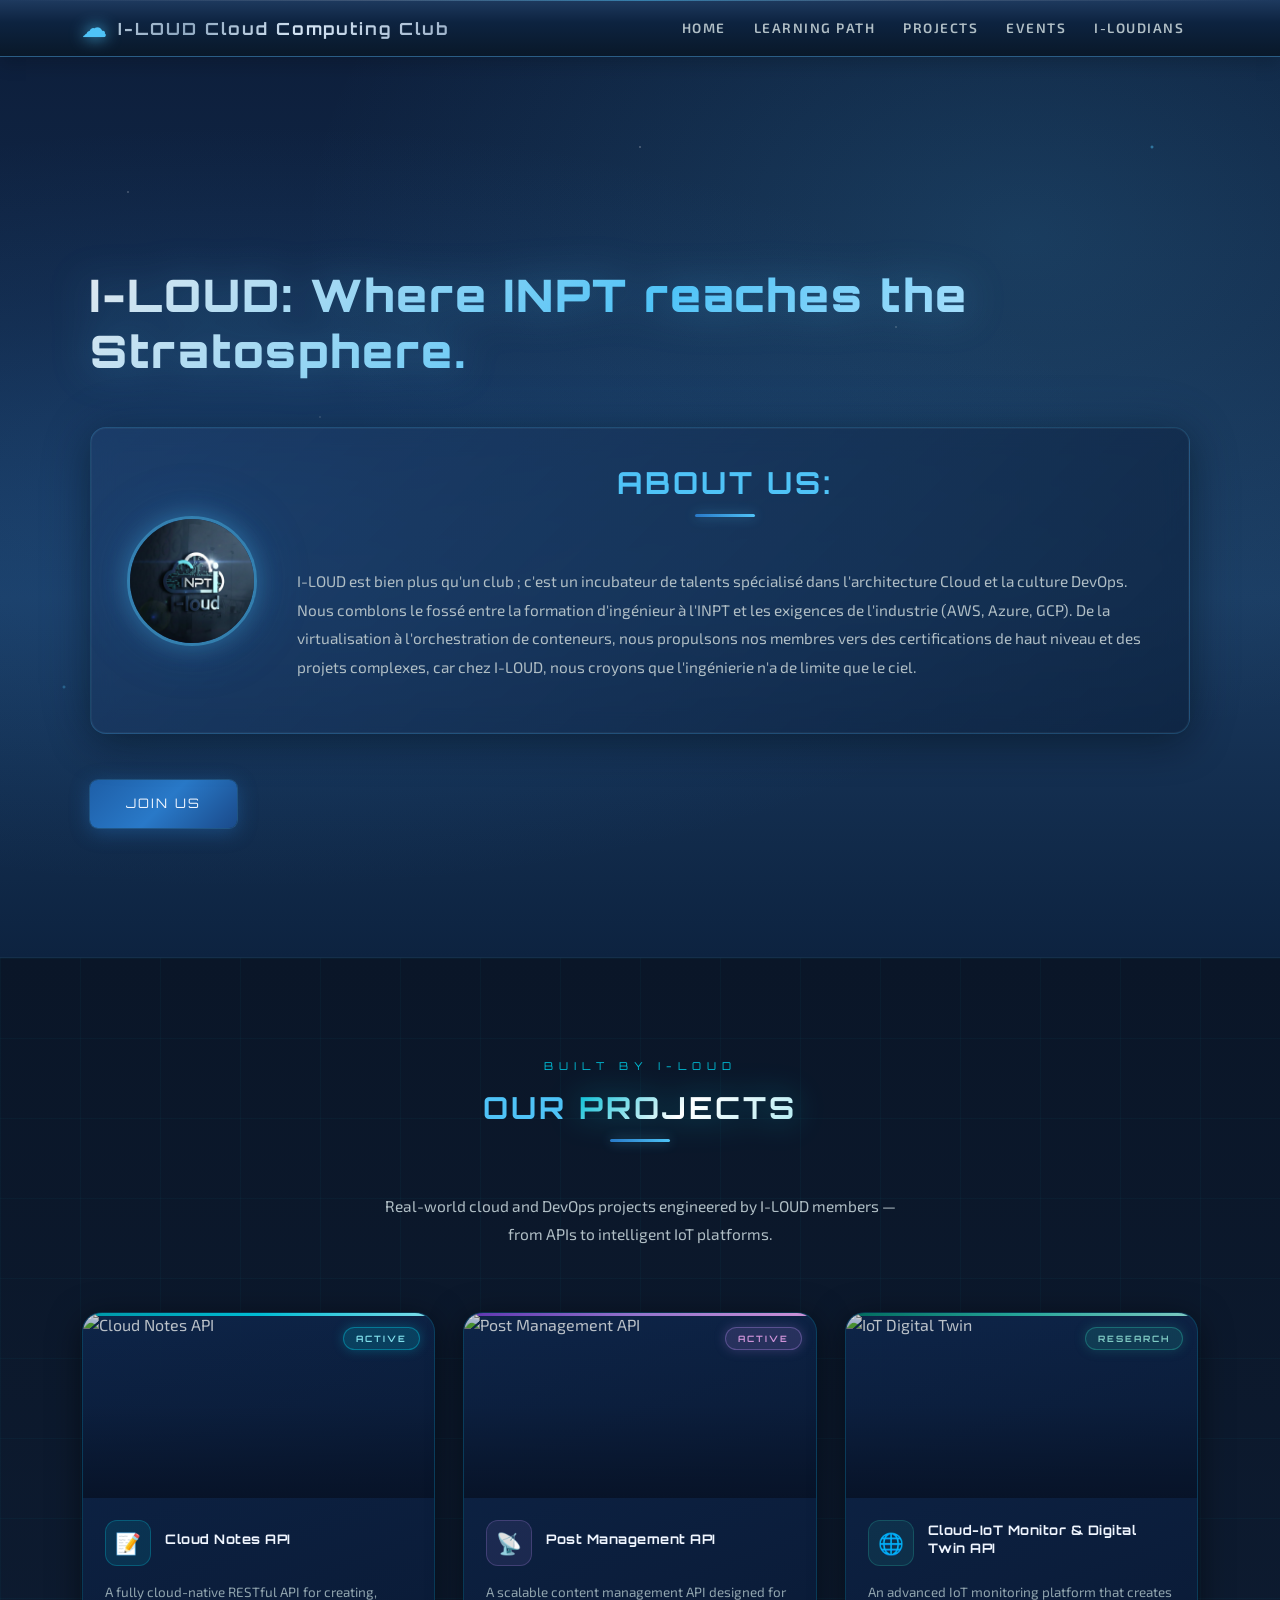
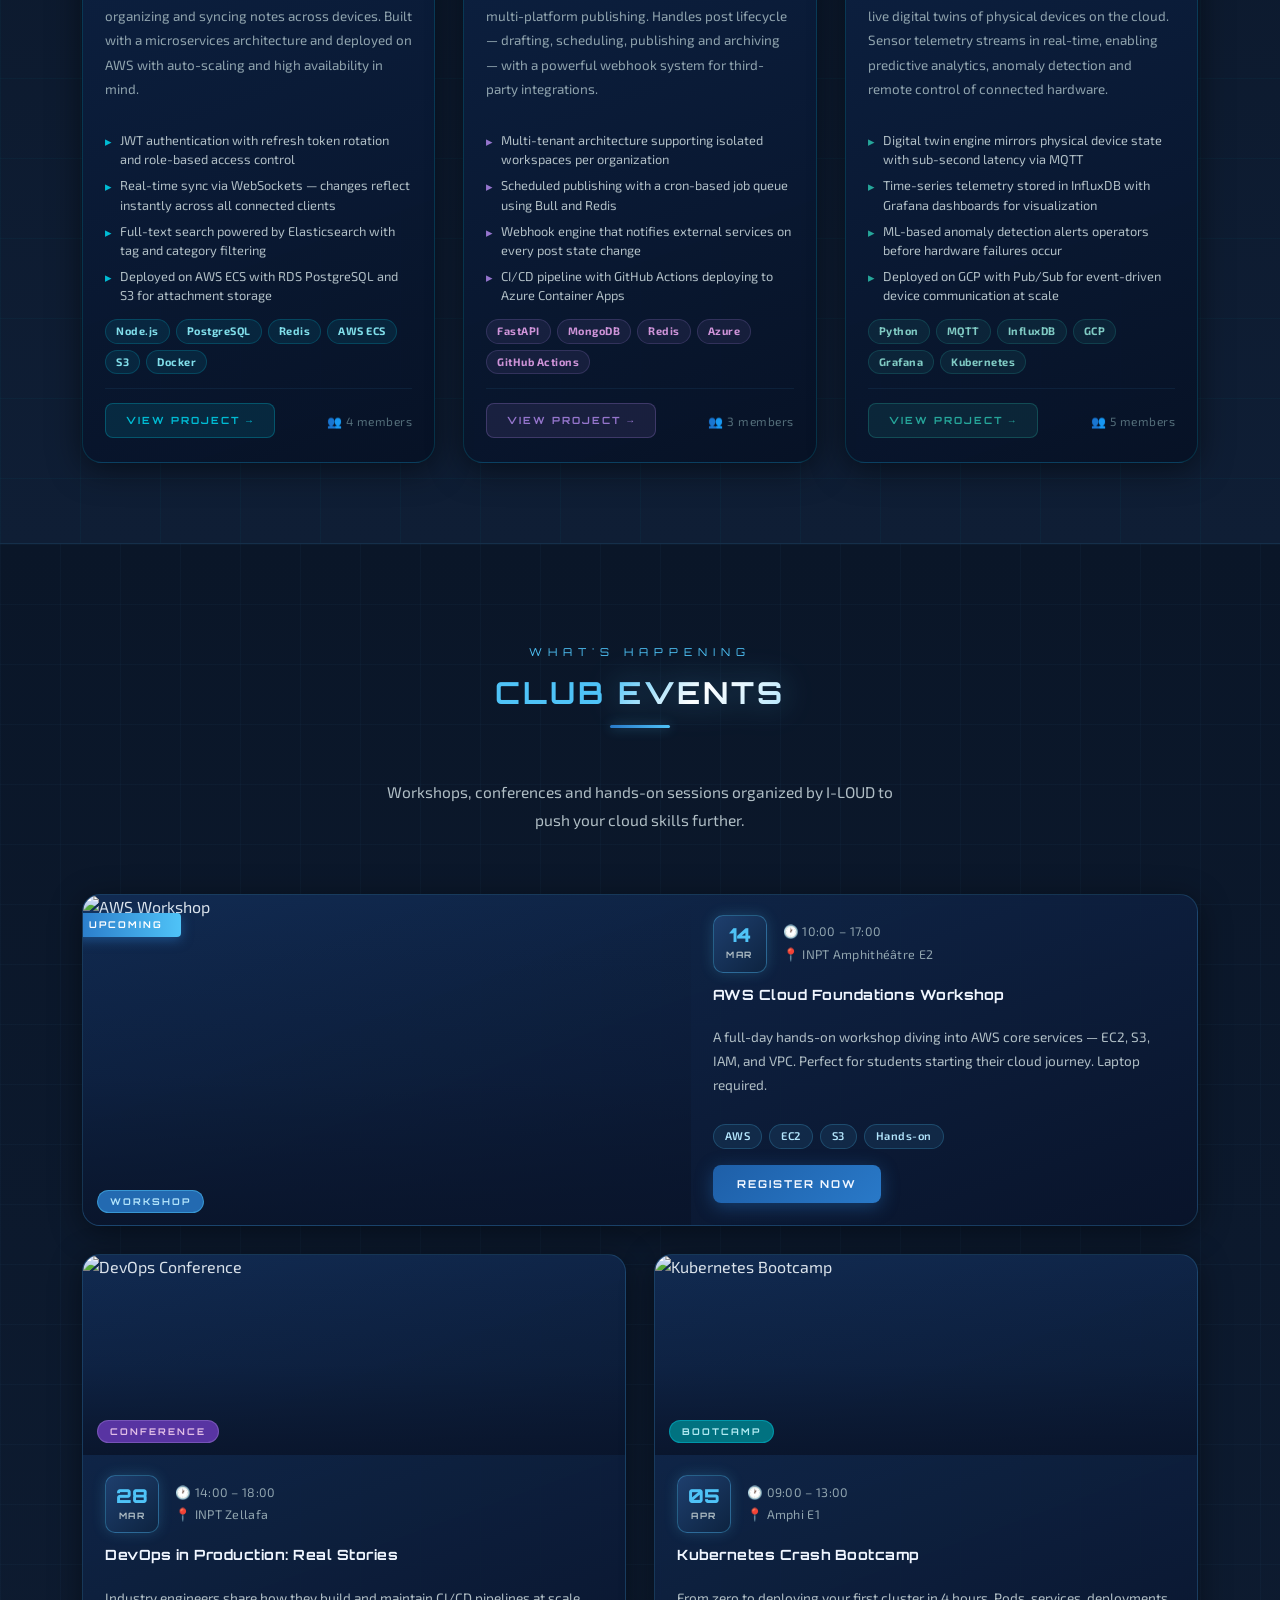
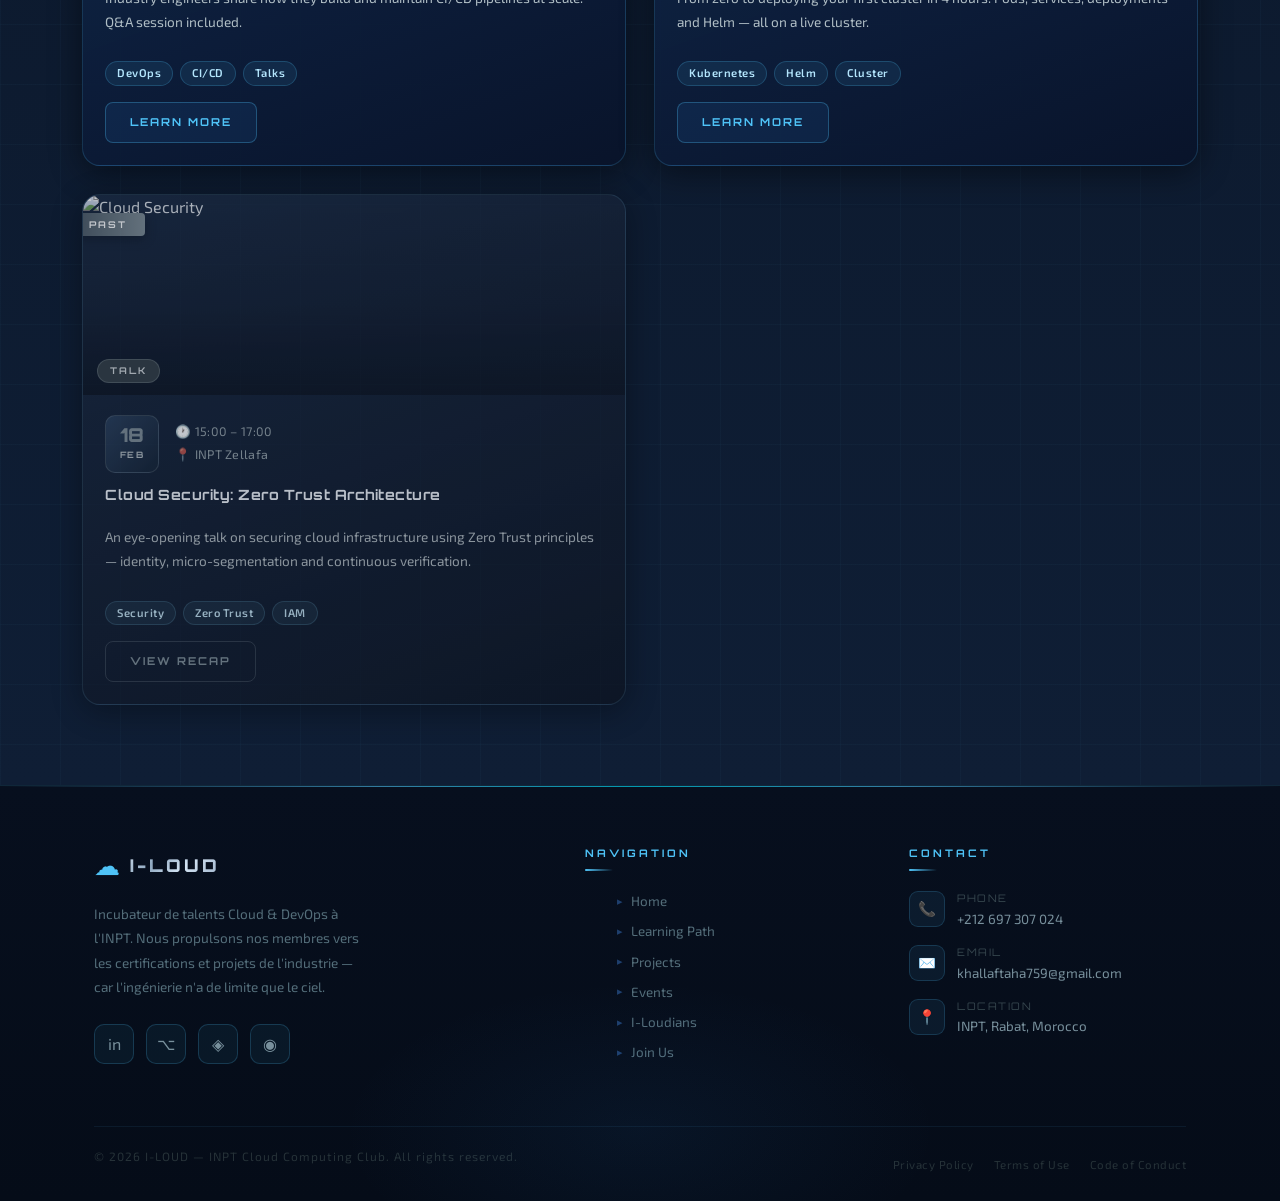
==== commit 9a2e3ab4: "modified the index.html file" ====
--- a/HTMLfiles/index.html
+++ b/HTMLfiles/index.html
@@ -52,7 +52,7 @@
         </div>
 
         <div class="container">
-            <h1 class="home-title">I-loud: Where INPT reaches the Stratosphere.</h1>
+            <h1 class="home-title">I-LOUD: Where INPT reaches the Stratosphere.</h1>
             <div class="about-us">
                 <div class="logo">
                     <img src="/Assets/I-LOUD.jpg" alt="I-LOUD Logo">
@@ -106,7 +106,7 @@
                             <span>Node.js</span><span>PostgreSQL</span><span>Redis</span><span>AWS ECS</span><span>S3</span><span>Docker</span>
                         </div>
                         <div class="proj-footer">
-                            <a href="#" class="proj-link">View Project →</a>
+                            <a href="https://github.com/khallaftaha-cmyk/Cloud_Notes_API" class="proj-link">View Project →</a>
                             <span class="proj-members">👥 4 members</span>
                         </div>
                     </div>
@@ -117,7 +117,7 @@
                     <div class="proj-img-wrap">
                         <img src="https://images.unsplash.com/photo-1555421689-491a97ff2040?w=600&q=80" alt="Post Management API">
                         <div class="proj-img-overlay"></div>
-                        <span class="proj-status beta">Beta</span>
+                        <span class="proj-status beta">Active</span>
                     </div>
                     <div class="proj-body">
                         <div class="proj-title-row">
@@ -135,7 +135,7 @@
                             <span>FastAPI</span><span>MongoDB</span><span>Redis</span><span>Azure</span><span>GitHub Actions</span>
                         </div>
                         <div class="proj-footer">
-                            <a href="#" class="proj-link">View Project →</a>
+                            <a href="https://github.com/khallaftaha-cmyk/Post_Management_API" class="proj-link">View Project →</a>
                             <span class="proj-members">👥 3 members</span>
                         </div>
                     </div>
@@ -164,7 +164,7 @@
                             <span>Python</span><span>MQTT</span><span>InfluxDB</span><span>GCP</span><span>Grafana</span><span>Kubernetes</span>
                         </div>
                         <div class="proj-footer">
-                            <a href="#" class="proj-link">View Project →</a>
+                            <a href="https://github.com/khallaftaha-cmyk/IoT-Cloud-Shadow-A-Digital-Twin-for-Real-time-Monitoring" class="proj-link">View Project →</a>
                             <span class="proj-members">👥 5 members</span>
                         </div>
                     </div>
@@ -202,7 +202,7 @@
                             </div>
                             <div class="event-meta">
                                 <span class="emeta-item">🕐 10:00 – 17:00</span>
-                                <span class="emeta-item">📍 INPT Amphithéâtre B</span>
+                                <span class="emeta-item">📍 INPT Amphithéâtre E2</span>
                             </div>
                         </div>
                         <h3 class="event-name">AWS Cloud Foundations Workshop</h3>
@@ -229,7 +229,7 @@
                             </div>
                             <div class="event-meta">
                                 <span class="emeta-item">🕐 14:00 – 18:00</span>
-                                <span class="emeta-item">📍 Salle des Conférences</span>
+                                <span class="emeta-item">📍 INPT Zellafa</span>
                             </div>
                         </div>
                         <h3 class="event-name">DevOps in Production: Real Stories</h3>
@@ -256,7 +256,7 @@
                             </div>
                             <div class="event-meta">
                                 <span class="emeta-item">🕐 09:00 – 13:00</span>
-                                <span class="emeta-item">📍 Lab Informatique 3</span>
+                                <span class="emeta-item">📍 Amphi E1</span>
                             </div>
                         </div>
                         <h3 class="event-name">Kubernetes Crash Bootcamp</h3>
@@ -284,7 +284,7 @@
                             </div>
                             <div class="event-meta">
                                 <span class="emeta-item">🕐 15:00 – 17:00</span>
-                                <span class="emeta-item">📍 INPT Amphi A</span>
+                                <span class="emeta-item">📍 INPT Zellafa</span>
                             </div>
                         </div>
                         <h3 class="event-name">Cloud Security: Zero Trust Architecture</h3>
@@ -317,7 +317,7 @@
                     </p>
                     <div class="footer-socials">
                         <a class="social-btn" href="#" title="LinkedIn">in</a>
-                        <a class="social-btn" href="#" title="GitHub">⌥</a>
+                        <a class="social-btn" href="https://github.com/khallaftaha-cmyk" title="GitHub">⌥</a>
                         <a class="social-btn" href="#" title="Instagram">◈</a>
                         <a class="social-btn" href="#" title="Discord">◉</a>
                     </div>
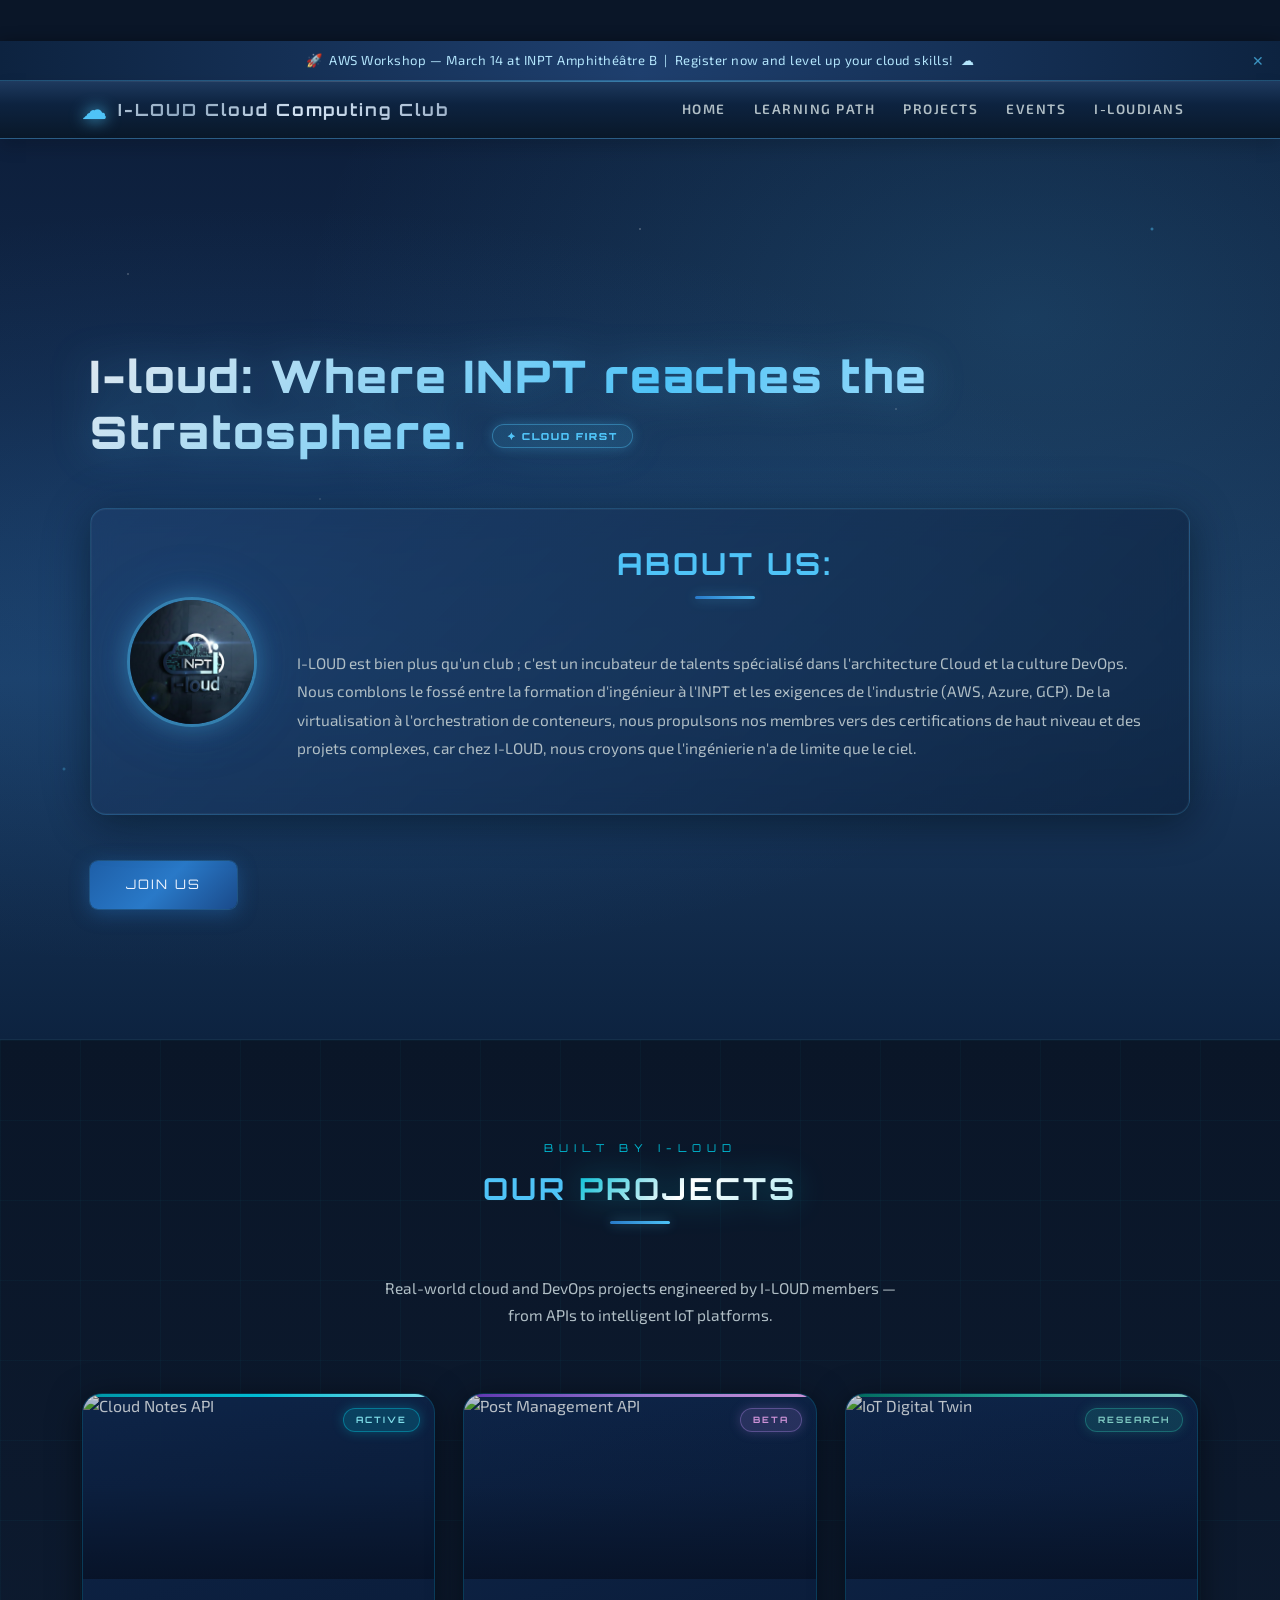
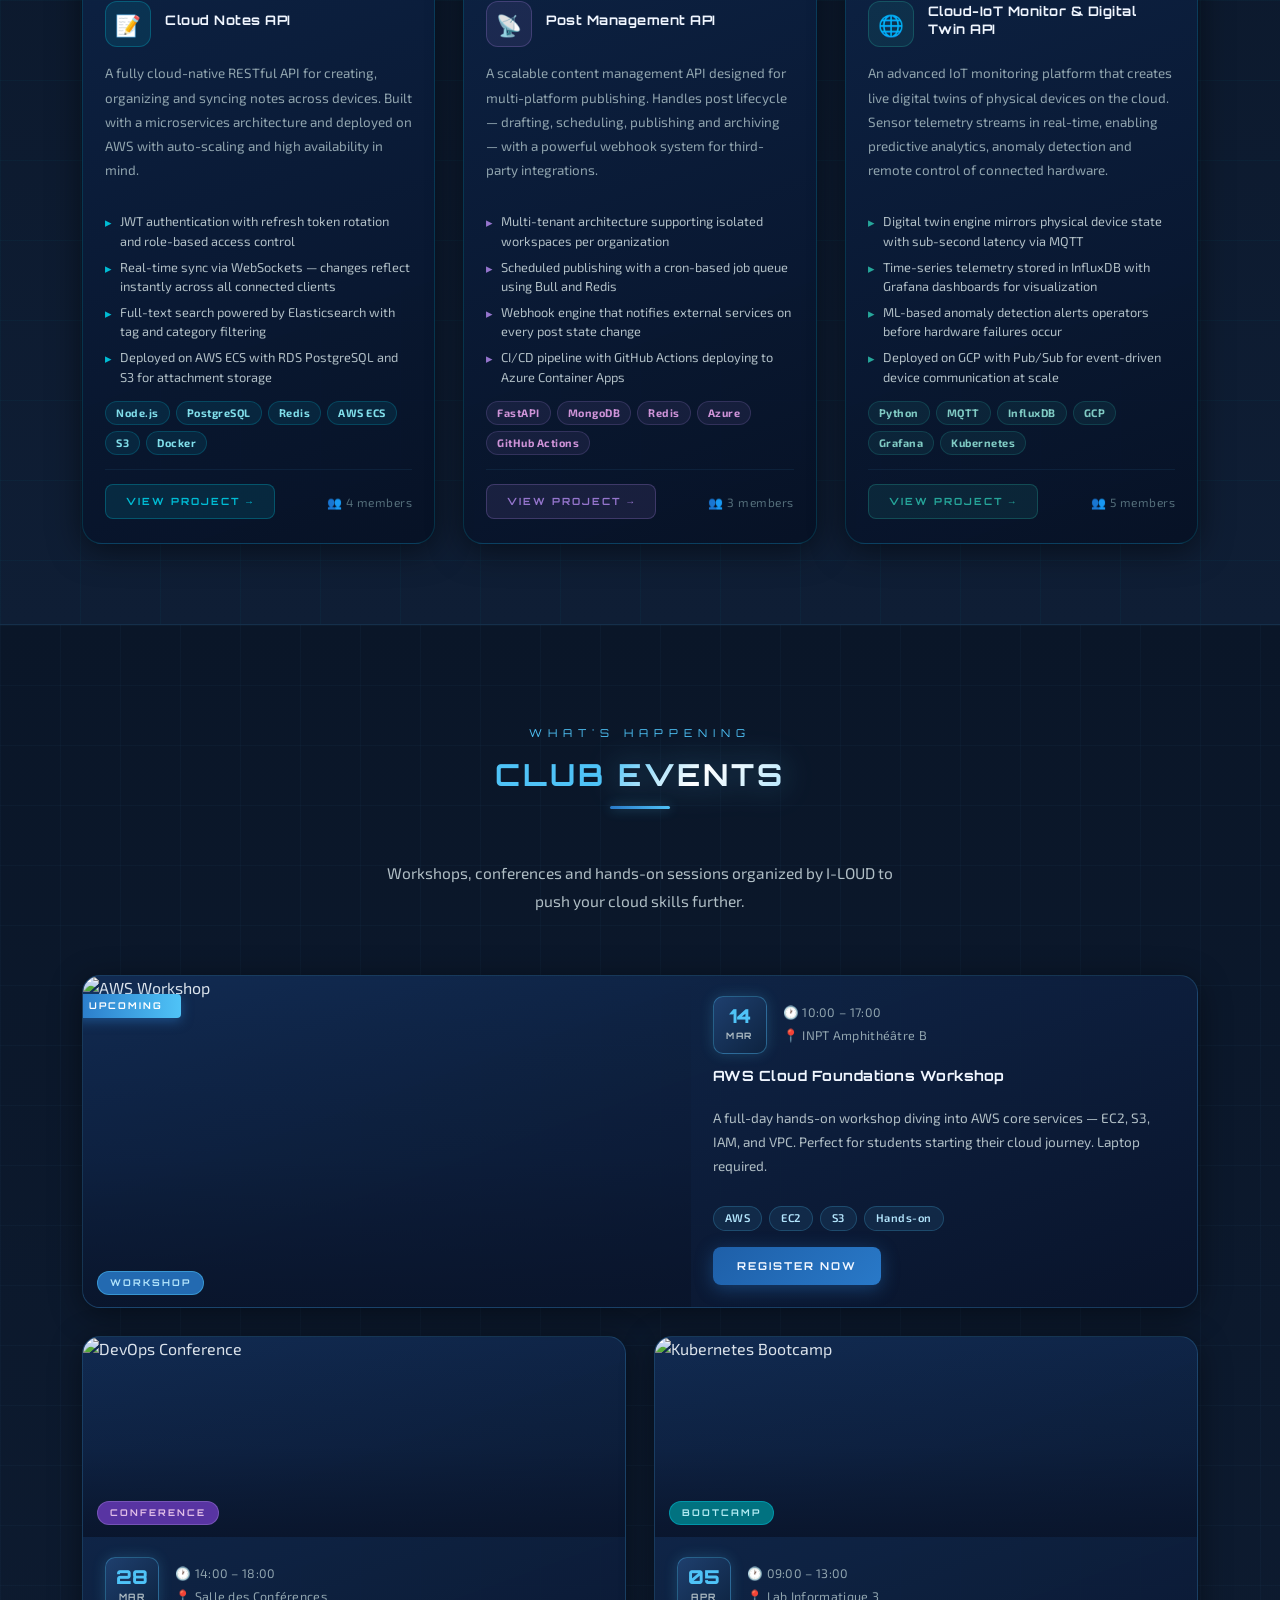
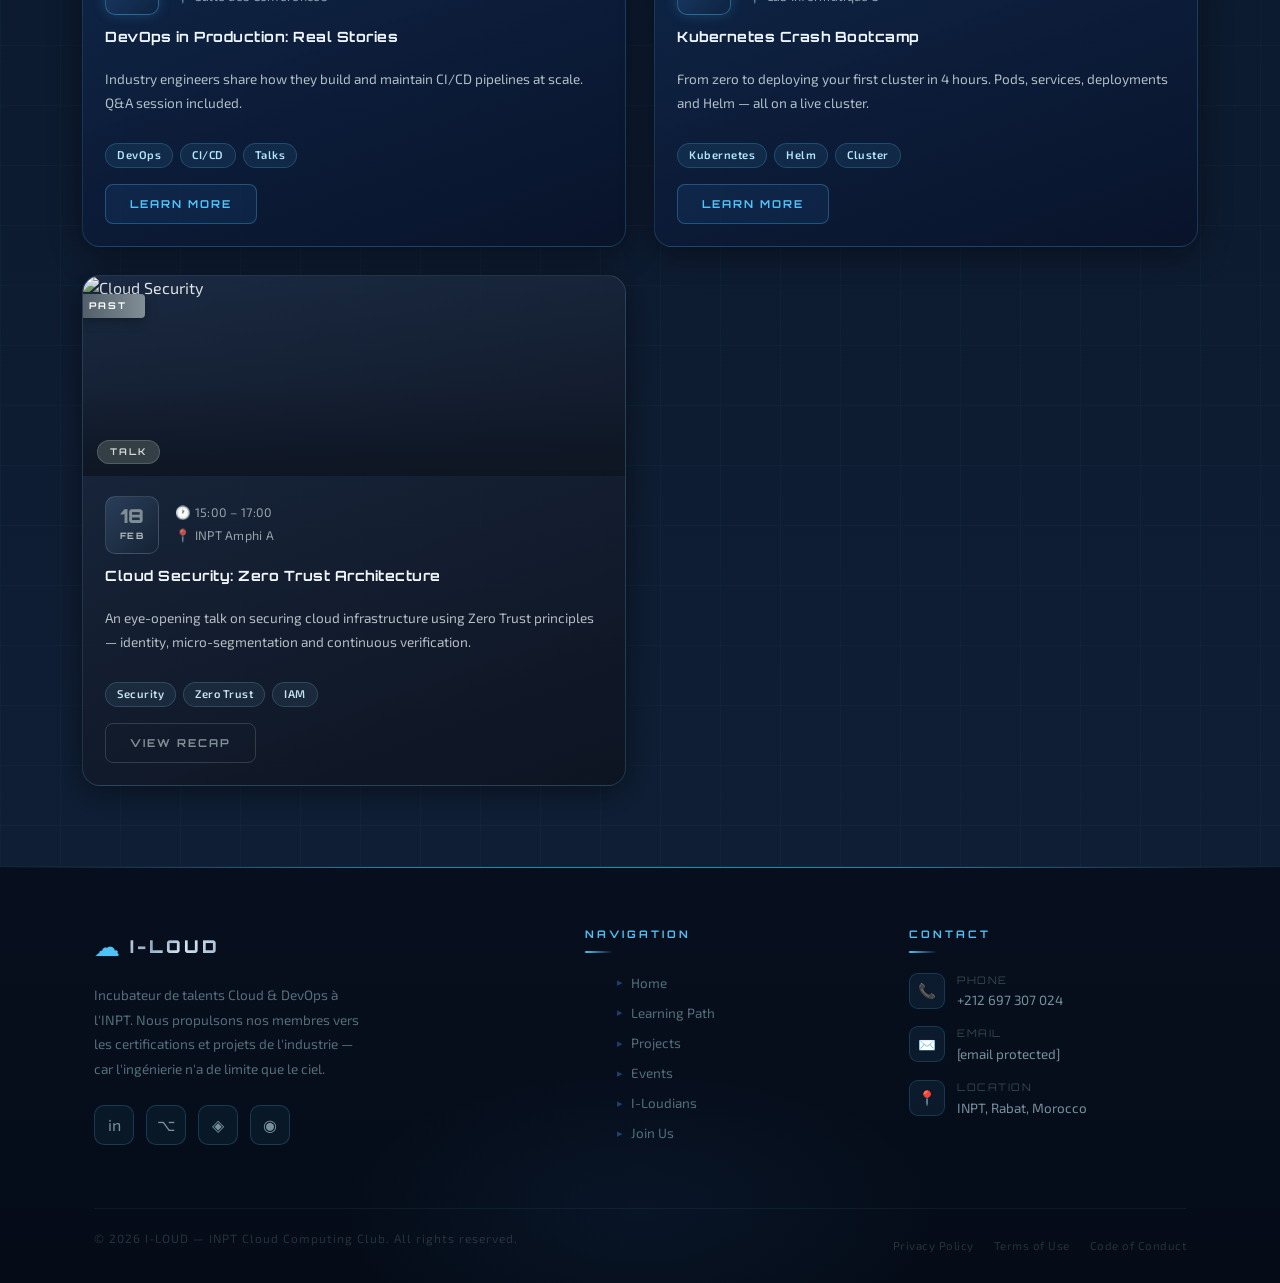
==== commit 9e2371d1: "used j-query to make t he site more dynamic and animated" ====
--- a/HTMLfiles/index.html
+++ b/HTMLfiles/index.html
@@ -29,7 +29,7 @@
             <div class="collapse navbar-collapse" id="navbarSupportedContent">
                 <ul class="navbar-nav ms-auto">
                     <li class="nav-item"><a class="nav-link" href="#home">Home</a></li>
-                    <li class="nav-item"><a class="nav-link" href="/HTMLfiles/learningPath.html">Learning Path</a></li>
+                    <li class="nav-item"><a class="nav-link" href="learningPath.html">Learning Path</a></li>
                     <li class="nav-item"><a class="nav-link" href="#projects">Projects</a></li>
                     <li class="nav-item"><a class="nav-link" href="#events">Events</a></li>
                     <li class="nav-item"><a class="nav-link" href="#i-loudians">I-Loudians</a></li>
@@ -52,7 +52,7 @@
         </div>
 
         <div class="container">
-            <h1 class="home-title">I-LOUD: Where INPT reaches the Stratosphere.</h1>
+            <h1 class="home-title">I-loud: Where INPT reaches the Stratosphere.</h1>
             <div class="about-us">
                 <div class="logo">
                     <img src="/Assets/I-LOUD.jpg" alt="I-LOUD Logo">
@@ -106,7 +106,7 @@
                             <span>Node.js</span><span>PostgreSQL</span><span>Redis</span><span>AWS ECS</span><span>S3</span><span>Docker</span>
                         </div>
                         <div class="proj-footer">
-                            <a href="https://github.com/khallaftaha-cmyk/Cloud_Notes_API" class="proj-link">View Project →</a>
+                            <a href="#" class="proj-link">View Project →</a>
                             <span class="proj-members">👥 4 members</span>
                         </div>
                     </div>
@@ -117,7 +117,7 @@
                     <div class="proj-img-wrap">
                         <img src="https://images.unsplash.com/photo-1555421689-491a97ff2040?w=600&q=80" alt="Post Management API">
                         <div class="proj-img-overlay"></div>
-                        <span class="proj-status beta">Active</span>
+                        <span class="proj-status beta">Beta</span>
                     </div>
                     <div class="proj-body">
                         <div class="proj-title-row">
@@ -135,7 +135,7 @@
                             <span>FastAPI</span><span>MongoDB</span><span>Redis</span><span>Azure</span><span>GitHub Actions</span>
                         </div>
                         <div class="proj-footer">
-                            <a href="https://github.com/khallaftaha-cmyk/Post_Management_API" class="proj-link">View Project →</a>
+                            <a href="#" class="proj-link">View Project →</a>
                             <span class="proj-members">👥 3 members</span>
                         </div>
                     </div>
@@ -164,7 +164,7 @@
                             <span>Python</span><span>MQTT</span><span>InfluxDB</span><span>GCP</span><span>Grafana</span><span>Kubernetes</span>
                         </div>
                         <div class="proj-footer">
-                            <a href="https://github.com/khallaftaha-cmyk/IoT-Cloud-Shadow-A-Digital-Twin-for-Real-time-Monitoring" class="proj-link">View Project →</a>
+                            <a href="#" class="proj-link">View Project →</a>
                             <span class="proj-members">👥 5 members</span>
                         </div>
                     </div>
@@ -202,7 +202,7 @@
                             </div>
                             <div class="event-meta">
                                 <span class="emeta-item">🕐 10:00 – 17:00</span>
-                                <span class="emeta-item">📍 INPT Amphithéâtre E2</span>
+                                <span class="emeta-item">📍 INPT Amphithéâtre B</span>
                             </div>
                         </div>
                         <h3 class="event-name">AWS Cloud Foundations Workshop</h3>
@@ -229,7 +229,7 @@
                             </div>
                             <div class="event-meta">
                                 <span class="emeta-item">🕐 14:00 – 18:00</span>
-                                <span class="emeta-item">📍 INPT Zellafa</span>
+                                <span class="emeta-item">📍 Salle des Conférences</span>
                             </div>
                         </div>
                         <h3 class="event-name">DevOps in Production: Real Stories</h3>
@@ -256,7 +256,7 @@
                             </div>
                             <div class="event-meta">
                                 <span class="emeta-item">🕐 09:00 – 13:00</span>
-                                <span class="emeta-item">📍 Amphi E1</span>
+                                <span class="emeta-item">📍 Lab Informatique 3</span>
                             </div>
                         </div>
                         <h3 class="event-name">Kubernetes Crash Bootcamp</h3>
@@ -284,7 +284,7 @@
                             </div>
                             <div class="event-meta">
                                 <span class="emeta-item">🕐 15:00 – 17:00</span>
-                                <span class="emeta-item">📍 INPT Zellafa</span>
+                                <span class="emeta-item">📍 INPT Amphi A</span>
                             </div>
                         </div>
                         <h3 class="event-name">Cloud Security: Zero Trust Architecture</h3>
@@ -317,7 +317,7 @@
                     </p>
                     <div class="footer-socials">
                         <a class="social-btn" href="#" title="LinkedIn">in</a>
-                        <a class="social-btn" href="https://github.com/khallaftaha-cmyk" title="GitHub">⌥</a>
+                        <a class="social-btn" href="#" title="GitHub">⌥</a>
                         <a class="social-btn" href="#" title="Instagram">◈</a>
                         <a class="social-btn" href="#" title="Discord">◉</a>
                     </div>
@@ -328,7 +328,7 @@
                     <p class="footer-col-title">Navigation</p>
                     <ul class="footer-links">
                         <li><a href="#home">Home</a></li>
-                        <li><a href="/HTMLfiles/learningPath.html">Learning Path</a></li>
+                        <li><a href="learningPath.html">Learning Path</a></li>
                         <li><a href="#projects">Projects</a></li>
                         <li><a href="#events">Events</a></li>
                         <li><a href="#i-loudians">I-Loudians</a></li>
@@ -351,7 +351,7 @@
                             <div class="contact-icon">✉️</div>
                             <div class="contact-text">
                                 <span class="contact-label">Email</span>
-                                <a href="mailto:khallaftaha759@gmail.com" class="contact-value">khallaftaha759@gmail.com</a>
+                                <a href="/cdn-cgi/l/email-protection#d4bfbcb5b8b8b5b2a0b5bcb5e3e1ed94b3b9b5bdb8fab7bbb9" class="contact-value"><span class="__cf_email__" data-cfemail="aac1c2cbc6c6cbccdecbc2cb9d9f93eacdc7cbc3c684c9c5c7">[email&#160;protected]</span></a>
                             </div>
                         </div>
                         <div class="contact-item">
@@ -380,6 +380,7 @@
     </footer>
 
     <script src="https://cdn.jsdelivr.net/npm/bootstrap@5.3.2/dist/js/bootstrap.bundle.min.js"></script>
-    <script src="/JSFiles/indexJS.js"></script>
+    <script src="https://code.jquery.com/jquery-3.7.1.min.js"></script>
+    <script src="/JSfiles/JSindex.js"></script>
 </body>
 </html>
--- a/CSSfiles/indexCSS.css
+++ b/CSSfiles/indexCSS.css
@@ -1358,4 +1358,239 @@
         flex-direction: column;
         text-align: center;
     }
+}
+
+
+/* =============================================
+   JQUERY FEATURES CSS
+   ============================================= */
+
+/* 1. Scroll Progress Bar */
+#scroll-progress {
+    position: fixed;
+    top: 0; left: 0;
+    height: 3px;
+    width: 0%;
+    background: linear-gradient(90deg, #2979c8, #4fc3f7, #00bcd4);
+    box-shadow: 0 0 10px rgba(79,195,247,0.7);
+    z-index: 9999;
+    transition: width 0.1s linear;
+    border-radius: 0 2px 2px 0;
+}
+
+/* 2. Navbar scrolled state */
+.navbar-scrolled {
+    background: linear-gradient(180deg, #0a1e3a 0%, #060f1e 100%) !important;
+    box-shadow: 0 4px 30px rgba(0,0,0,0.8), 0 0 20px rgba(79,195,247,0.1) !important;
+    border-bottom-color: rgba(79,195,247,0.4) !important;
+}
+
+/* 3. Back to Top Button */
+#back-to-top {
+    display: none;
+    position: fixed;
+    bottom: 36px;
+    right: 32px;
+    width: 46px;
+    height: 46px;
+    border-radius: 50%;
+    background: linear-gradient(135deg, #1e3f6e, #2979c8);
+    border: 1px solid rgba(79,195,247,0.4);
+    color: #4fc3f7;
+    font-size: 1rem;
+    cursor: pointer;
+    box-shadow: 0 4px 20px rgba(41,121,200,0.4), 0 0 0 0 rgba(79,195,247,0.3);
+    z-index: 1000;
+    transition: transform 0.2s, box-shadow 0.2s;
+}
+#back-to-top:hover {
+    transform: translateY(-4px);
+    box-shadow: 0 8px 26px rgba(79,195,247,0.5);
+}
+
+/* 4. Hero Badge */
+#hero-badge {
+    display: inline-block;
+    font-family: 'Orbitron', monospace;
+    font-size: 0.6rem;
+    font-weight: 700;
+    letter-spacing: 2px;
+    text-transform: uppercase;
+    padding: 5px 14px;
+    background: rgba(79,195,247,0.12);
+    border: 1px solid rgba(79,195,247,0.4);
+    border-radius: 20px;
+    color: #4fc3f7;
+    vertical-align: middle;
+    margin-left: 10px;
+    box-shadow: 0 0 12px rgba(79,195,247,0.25);
+    -webkit-text-fill-color: #4fc3f7;
+}
+
+/* 6. Section fade-in */
+.section-hidden {
+    opacity: 0;
+    transform: translateY(28px);
+    transition: opacity 0.65s ease, transform 0.65s ease;
+}
+.section-visible {
+    opacity: 1 !important;
+    transform: translateY(0) !important;
+}
+
+/* 8. Enlarged card on double-click */
+.enlarged {
+    transform: scale(1.04) !important;
+    border-color: rgba(79,195,247,0.6) !important;
+    box-shadow: 0 20px 60px rgba(0,0,0,0.6), 0 0 40px rgba(79,195,247,0.25) !important;
+    z-index: 10;
+    position: relative;
+}
+
+/* 9. Tooltip */
+#jq-tooltip {
+    display: none;
+    position: absolute;
+    background: rgba(10,22,44,0.95);
+    border: 1px solid rgba(79,195,247,0.3);
+    color: #b0bec5;
+    font-family: 'Exo 2', sans-serif;
+    font-size: 0.76rem;
+    letter-spacing: 0.5px;
+    padding: 6px 14px;
+    border-radius: 8px;
+    pointer-events: none;
+    z-index: 9998;
+    box-shadow: 0 4px 18px rgba(0,0,0,0.5);
+    white-space: nowrap;
+}
+
+/* 10. Announcement Banner */
+#announce-banner {
+    width: 100%;
+    background: linear-gradient(90deg, #0d2340, #1e3f6e, #0d2340);
+    border-bottom: 1px solid rgba(79,195,247,0.3);
+    color: #b3e5fc;
+    font-family: 'Exo 2', sans-serif;
+    font-size: 0.82rem;
+    letter-spacing: 0.5px;
+    text-align: center;
+    padding: 10px 50px;
+    position: relative;
+    z-index: 998;
+    box-shadow: 0 2px 16px rgba(0,0,0,0.4);
+}
+#close-banner {
+    position: absolute;
+    right: 16px; top: 50%;
+    transform: translateY(-50%);
+    background: none;
+    border: none;
+    color: #4fc3f7;
+    font-size: 0.9rem;
+    cursor: pointer;
+    opacity: 0.7;
+    transition: opacity 0.2s;
+}
+#close-banner:hover { opacity: 1; }
+
+/* 12. Dark atmosphere mode */
+.dark-atmosphere {
+    filter: brightness(0.75) saturate(0.6);
+    transition: filter 0.5s ease;
+}
+
+/* Toast notification */
+#jq-toast {
+    display: none;
+    position: fixed;
+    bottom: 96px;
+    right: 32px;
+    background: rgba(10,22,44,0.96);
+    border: 1px solid rgba(79,195,247,0.3);
+    color: #b3e5fc;
+    font-family: 'Exo 2', sans-serif;
+    font-size: 0.8rem;
+    padding: 10px 20px;
+    border-radius: 10px;
+    z-index: 9997;
+    box-shadow: 0 6px 24px rgba(0,0,0,0.5);
+    max-width: 260px;
+}
+
+/* 13. Modal */
+#jq-modal-overlay {
+    position: fixed;
+    inset: 0;
+    background: rgba(5,12,28,0.85);
+    backdrop-filter: blur(6px);
+    z-index: 9990;
+    display: flex;
+    align-items: center;
+    justify-content: center;
+}
+#jq-modal {
+    position: relative;
+    background: linear-gradient(160deg, #0f2748 0%, #081628 100%);
+    border: 1px solid rgba(79,195,247,0.3);
+    border-radius: 20px;
+    padding: 44px 40px;
+    max-width: 440px;
+    width: 90%;
+    text-align: center;
+    box-shadow: 0 20px 60px rgba(0,0,0,0.7), 0 0 60px rgba(41,121,200,0.15);
+}
+#jq-modal-close {
+    position: absolute;
+    top: 16px; right: 18px;
+    background: none;
+    border: none;
+    color: #546e7a;
+    font-size: 1.1rem;
+    cursor: pointer;
+    transition: color 0.2s;
+}
+#jq-modal-close:hover { color: #4fc3f7; }
+.modal-eyebrow {
+    font-family: 'Orbitron', monospace;
+    font-size: 0.6rem;
+    letter-spacing: 5px;
+    color: #4fc3f7;
+    text-transform: uppercase;
+    margin-bottom: 14px;
+}
+.modal-title {
+    font-family: 'Orbitron', monospace;
+    font-size: 1.2rem;
+    font-weight: 900;
+    color: #f0f6ff;
+    margin-bottom: 16px;
+    letter-spacing: 1px;
+}
+.modal-body {
+    font-size: 0.88rem;
+    color: #78909c;
+    line-height: 1.8;
+    margin-bottom: 28px;
+}
+.modal-cta {
+    display: inline-block;
+    font-family: 'Orbitron', monospace;
+    font-size: 0.7rem;
+    font-weight: 700;
+    letter-spacing: 2px;
+    text-transform: uppercase;
+    padding: 13px 32px;
+    background: linear-gradient(135deg, #1e5fa8, #2979c8);
+    color: #f0f6ff;
+    text-decoration: none;
+    border-radius: 10px;
+    box-shadow: 0 4px 20px rgba(41,121,200,0.4);
+    transition: all 0.3s;
+}
+.modal-cta:hover {
+    background: linear-gradient(135deg, #2979c8, #4fc3f7);
+    transform: translateY(-2px);
+    box-shadow: 0 8px 28px rgba(79,195,247,0.4);
+    color: #fff;
 }
